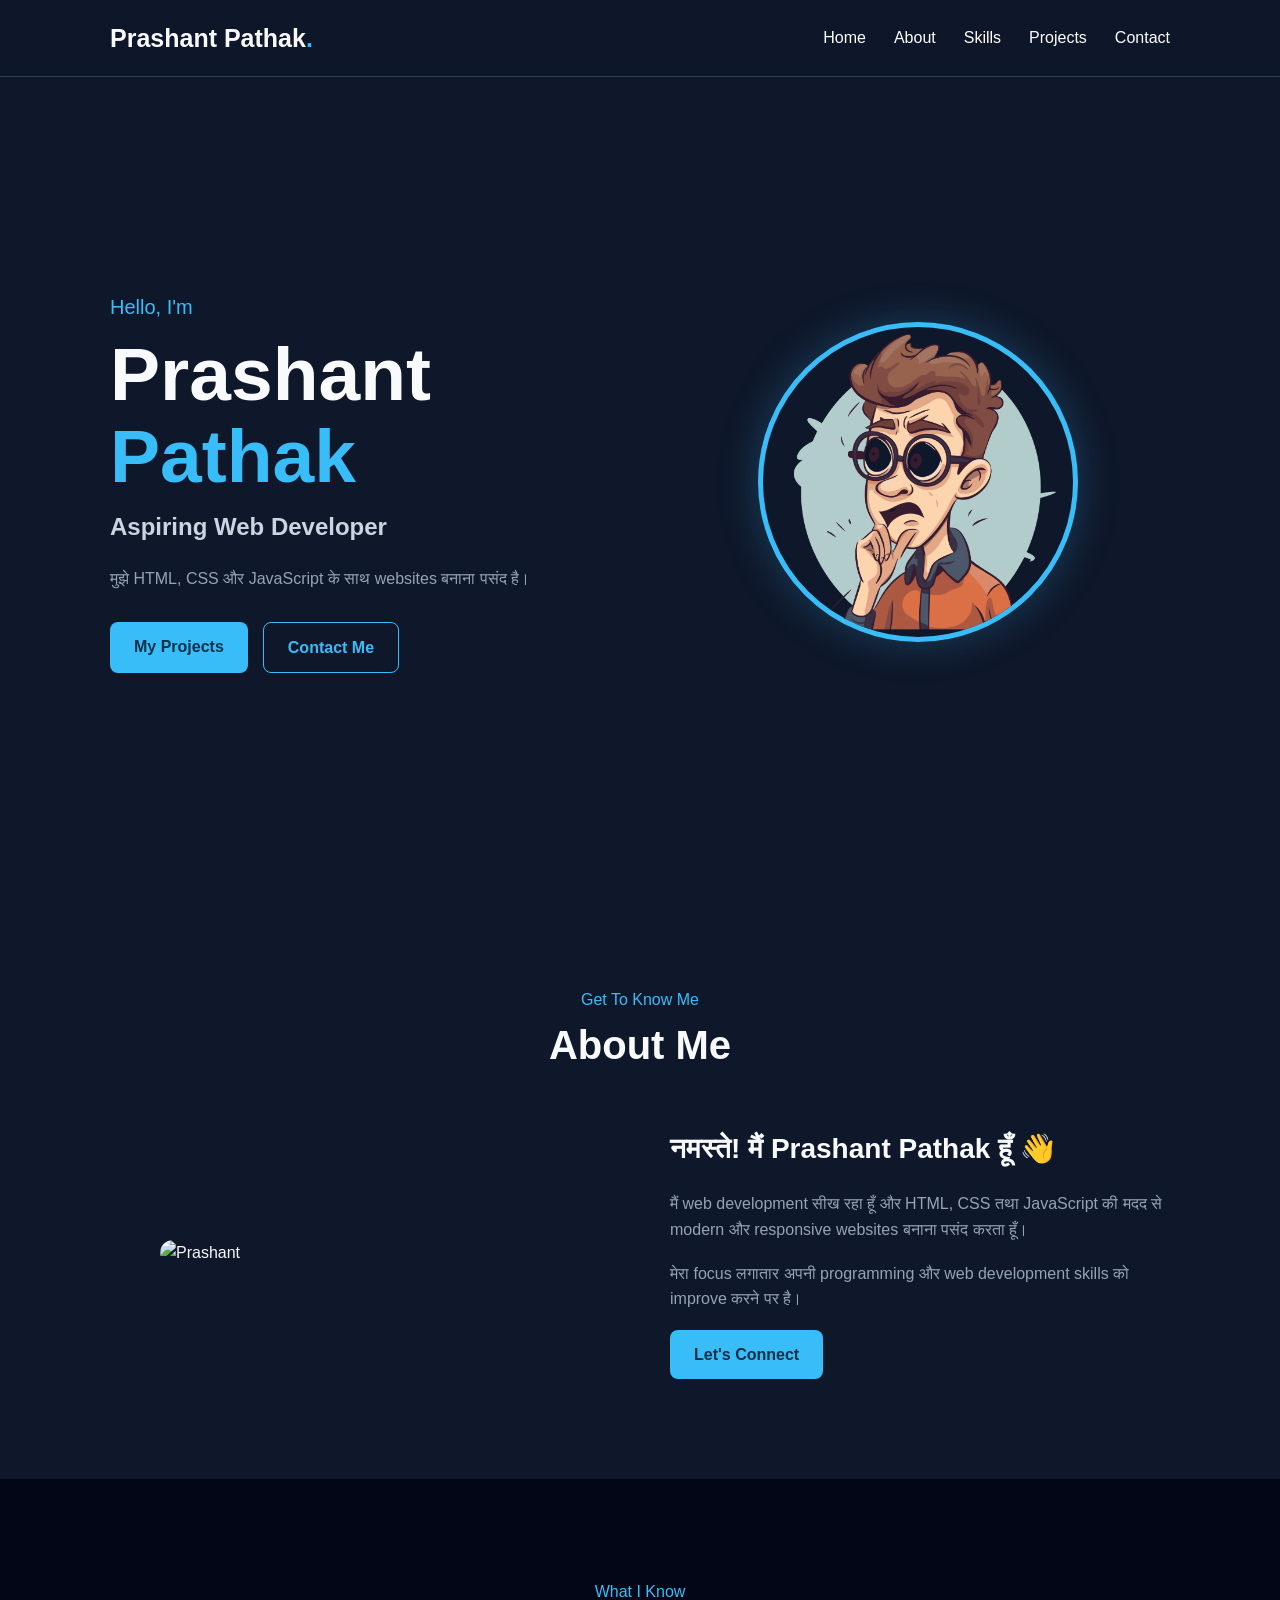
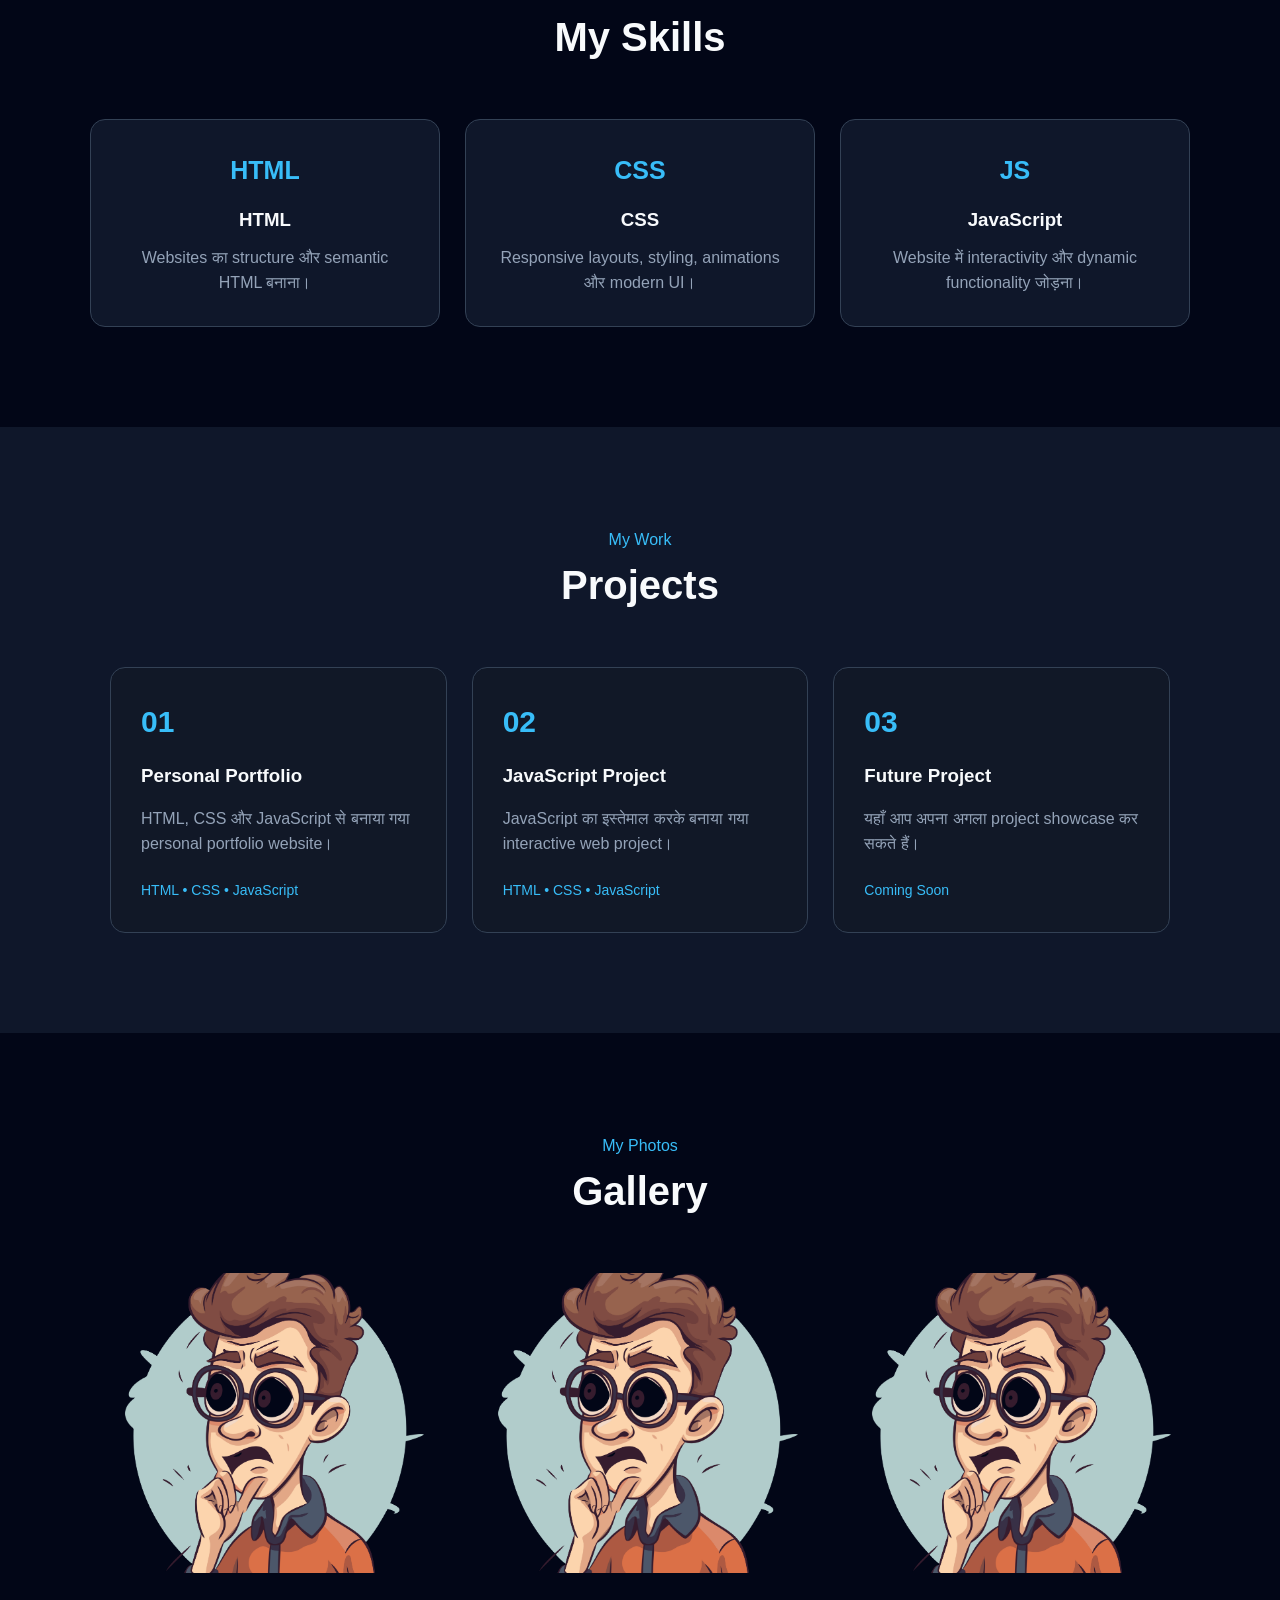
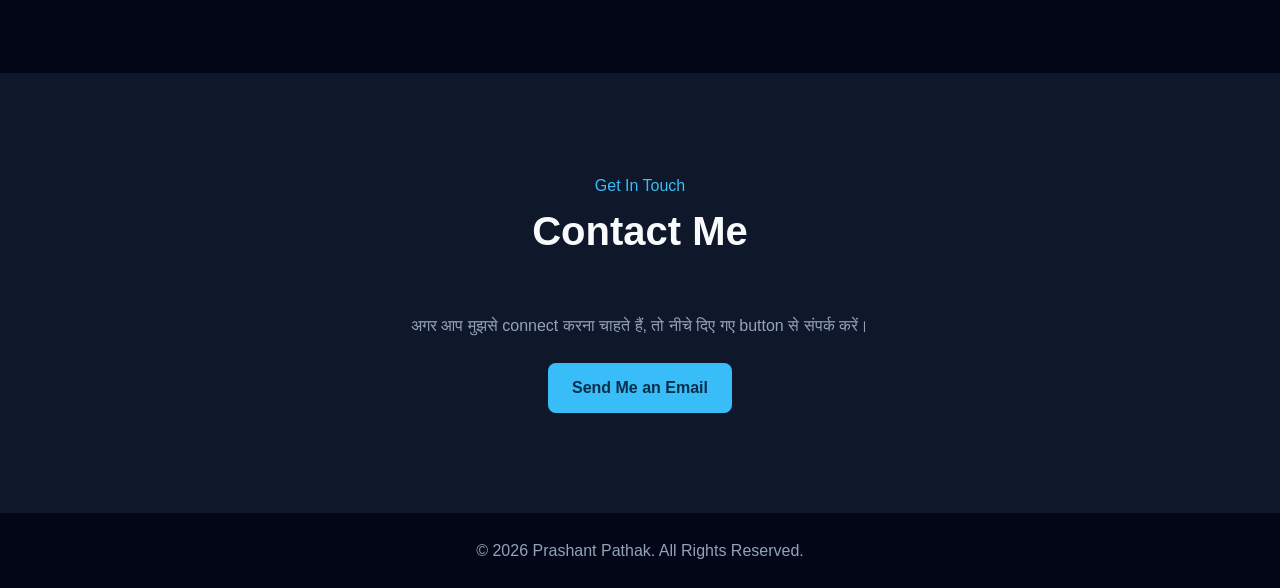
==== index.html @ a732887b "Rename My.html to index.html" ====
<!DOCTYPE html>
<html lang="en">
<head>
    <meta charset="UTF-8">

    <meta name="viewport"
          content="width=device-width, initial-scale=1.0">

    <title>Prashant Pathak | Web Developer</title>

    <link rel="stylesheet" href="my.css">
</head>

<body>

    <!-- Navigation -->
    <header>
        <nav class="navbar">

            <h2 class="logo">Prashant Pathak<span>.</span></h2>

            <ul class="nav-links">
                <li><a href="#home">Home</a></li>
                <li><a href="#about">About</a></li>
                <li><a href="#skills">Skills</a></li>
                <li><a href="#projects">Projects</a></li>
                <li><a href="#contact">Contact</a></li>
            </ul>

            <button id="menuBtn" class="menu-btn">
                ☰
            </button>

        </nav>
    </header>


    <!-- Hero Section -->
    <section id="home" class="hero">

        <div class="hero-text">

            <p class="small-text">
                Hello, I'm
            </p>

            <h1>
                Prashant <span>Pathak</span>
            </h1>

            <h2>
                Aspiring Web Developer
            </h2>

            <p>
                मुझे HTML, CSS और JavaScript के साथ
                websites बनाना पसंद है।
            </p>

            <div class="hero-buttons">

                <a href="#projects" class="btn">
                    My Projects
                </a>

                <a href="#contact" class="btn btn-outline">
                    Contact Me
                </a>

            </div>

        </div>


        <div class="hero-image">

            <img
                src="images/profile.jpg.png"
                alt="Prashant Pathak"
            >

        </div>

    </section>


    <!-- About -->
    <section id="about" class="section">

        <div class="section-title">
            <p>Get To Know Me</p>
            <h2>About Me</h2>
        </div>

        <div class="about-container">

            <div class="about-image">

                <img
                    src="images/photo2.jpg"
                    alt="Prashant"
                >

            </div>

            <div class="about-text">

                <h3>
                    नमस्ते! मैं Prashant Pathak हूँ 👋
                </h3>

                <p>
                    मैं web development सीख रहा हूँ और
                    HTML, CSS तथा JavaScript की मदद से
                    modern और responsive websites बनाना
                    पसंद करता हूँ।
                </p>

                <p>
                    मेरा focus लगातार अपनी programming
                    और web development skills को improve
                    करने पर है।
                </p>

                <a href="#contact" class="btn">
                    Let's Connect
                </a>

            </div>

        </div>

    </section>


    <!-- Skills -->
    <section id="skills" class="section skills-section">

        <div class="section-title">
            <p>What I Know</p>
            <h2>My Skills</h2>
        </div>

        <div class="skills-container">

            <div class="skill-card">
                <div class="skill-icon">HTML</div>
                <h3>HTML</h3>
                <p>
                    Websites का structure और semantic
                    HTML बनाना।
                </p>
            </div>


            <div class="skill-card">
                <div class="skill-icon">CSS</div>
                <h3>CSS</h3>
                <p>
                    Responsive layouts, styling,
                    animations और modern UI।
                </p>
            </div>


            <div class="skill-card">
                <div class="skill-icon">JS</div>
                <h3>JavaScript</h3>
                <p>
                    Website में interactivity और
                    dynamic functionality जोड़ना।
                </p>
            </div>

        </div>

    </section>


    <!-- Projects -->
    <section id="projects" class="section">

        <div class="section-title">
            <p>My Work</p>
            <h2>Projects</h2>
        </div>

        <div class="projects-container">

            <div class="project-card">

                <div class="project-number">
                    01
                </div>

                <h3>Personal Portfolio</h3>

                <p>
                    HTML, CSS और JavaScript से बनाया
                    गया personal portfolio website।
                </p>

                <span>
                    HTML • CSS • JavaScript
                </span>

            </div>


            <div class="project-card">

                <div class="project-number">
                    02
                </div>

                <h3>JavaScript Project</h3>

                <p>
                    JavaScript का इस्तेमाल करके बनाया
                    गया interactive web project।
                </p>

                <span>
                    HTML • CSS • JavaScript
                </span>

            </div>


            <div class="project-card">

                <div class="project-number">
                    03
                </div>

                <h3>Future Project</h3>

                <p>
                    यहाँ आप अपना अगला project
                    showcase कर सकते हैं।
                </p>

                <span>
                    Coming Soon
                </span>

            </div>

        </div>

    </section>


    <!-- Photo Gallery -->
    <section class="section gallery-section">

        <div class="section-title">

            <p>My Photos</p>

            <h2>Gallery</h2>

        </div>


        <div class="gallery">

            <img
                src="images/profile.jpg.png"
                alt="Prashant photo"
            >

            <img
                src="images/profile.jpg.png"
                alt="Prashant photo"
            >

            <img
                src="images/profile.jpg.png"
                alt="Prashant photo"
            >

        </div>

    </section>


    <!-- Contact -->
    <section id="contact" class="section contact-section">

        <div class="section-title">

            <p>Get In Touch</p>

            <h2>Contact Me</h2>

        </div>


        <div class="contact-container">

            <p>
                अगर आप मुझसे connect करना चाहते हैं,
                तो नीचे दिए गए button से संपर्क करें।
            </p>

            <a
                href="mailto:prashantpathak6264@gmail.com"
                class="btn"
            >
                Send Me an Email
            </a>

        </div>

    </section>


    <!-- Footer -->
    <footer>

        <p>
            © <span id="year"></span>
            Prashant Pathak. All Rights Reserved.
        </p>

    </footer>


    <script src="my.js"></script>

</body>
</html>
---- my.css ----
* {
    margin: 0;
    padding: 0;
    box-sizing: border-box;
}


html {
    scroll-behavior: smooth;
}


body {
    font-family: Arial, sans-serif;
    background: #0f172a;
    color: #f8fafc;
    line-height: 1.6;
}


/* Navbar */

header {
    position: sticky;
    top: 0;
    z-index: 1000;
    background: rgba(15, 23, 42, 0.95);
    border-bottom: 1px solid #334155;
}


.navbar {
    max-width: 1100px;
    margin: auto;

    padding: 18px 20px;

    display: flex;
    align-items: center;
    justify-content: space-between;
}


.logo {
    font-size: 25px;
}


.logo span,
.hero-text h1 span {
    color: #38bdf8;
}


.nav-links {
    list-style: none;

    display: flex;
    gap: 28px;
}


.nav-links a {
    color: white;
    text-decoration: none;

    transition: 0.3s;
}


.nav-links a:hover {
    color: #38bdf8;
}


.menu-btn {
    display: none;

    background: none;
    border: none;

    color: white;
    font-size: 28px;

    cursor: pointer;
}


/* Hero */

.hero {
    max-width: 1100px;

    min-height: 90vh;

    margin: auto;
    padding: 80px 20px;

    display: flex;
    align-items: center;
    justify-content: space-between;

    gap: 50px;
}


.hero-text {
    flex: 1;
}


.small-text {
    color: #38bdf8;
    font-size: 20px;
}


.hero-text h1 {
    font-size: clamp(45px, 7vw, 75px);
    line-height: 1.1;

    margin: 10px 0;
}


.hero-text h2 {
    color: #cbd5e1;
    margin-bottom: 20px;
}


.hero-text > p:not(.small-text) {
    max-width: 550px;
    color: #94a3b8;
}


.hero-image {
    flex: 1;

    display: flex;
    justify-content: center;
}


.hero-image img {
    width: 320px;
    height: 320px;

    object-fit: cover;

    border-radius: 50%;

    border: 5px solid #38bdf8;

    box-shadow:
        0 0 40px rgba(56, 189, 248, 0.25);
}


/* Buttons */

.hero-buttons {
    display: flex;
    gap: 15px;
    margin-top: 30px;
}


.btn {
    display: inline-block;

    padding: 12px 24px;

    background: #38bdf8;
    color: #082f49;

    text-decoration: none;

    border-radius: 8px;

    font-weight: bold;

    transition: 0.3s;
}


.btn:hover {
    transform: translateY(-3px);

    background: #7dd3fc;
}


.btn-outline {
    background: transparent;

    border: 1px solid #38bdf8;

    color: #38bdf8;
}


/* Sections */

.section {
    max-width: 1100px;

    margin: auto;

    padding: 100px 20px;
}


.section-title {
    text-align: center;

    margin-bottom: 50px;
}


.section-title p {
    color: #38bdf8;
}


.section-title h2 {
    font-size: 40px;
}


/* About */

.about-container {
    display: flex;

    align-items: center;

    gap: 60px;
}


.about-image {
    flex: 1;
}


.about-image img {
    width: 100%;

    max-width: 400px;

    border-radius: 20px;

    display: block;

    margin: auto;
}


.about-text {
    flex: 1;
}


.about-text h3 {
    font-size: 28px;

    margin-bottom: 20px;
}


.about-text p {
    color: #94a3b8;

    margin-bottom: 18px;
}


/* Skills */

.skills-section {
    max-width: none;

    background: #020617;
}


.skills-container {
    max-width: 1100px;

    margin: auto;

    display: grid;

    grid-template-columns:
        repeat(3, 1fr);

    gap: 25px;
}


.skill-card {
    background: #0f172a;

    border: 1px solid #334155;

    padding: 30px;

    border-radius: 15px;

    text-align: center;

    transition: 0.3s;
}


.skill-card:hover {
    transform: translateY(-8px);

    border-color: #38bdf8;
}


.skill-icon {
    font-size: 25px;

    font-weight: bold;

    color: #38bdf8;

    margin-bottom: 15px;
}


.skill-card p {
    color: #94a3b8;

    margin-top: 10px;
}


/* Projects */

.projects-container {
    display: grid;

    grid-template-columns:
        repeat(3, 1fr);

    gap: 25px;
}


.project-card {
    padding: 30px;

    border: 1px solid #334155;

    border-radius: 15px;

    background: #111827;

    transition: 0.3s;
}


.project-card:hover {
    transform: translateY(-7px);

    border-color: #38bdf8;
}


.project-number {
    color: #38bdf8;

    font-size: 30px;

    font-weight: bold;
}


.project-card h3 {
    margin: 15px 0;
}


.project-card p {
    color: #94a3b8;

    margin-bottom: 20px;
}


.project-card span {
    color: #38bdf8;

    font-size: 14px;
}


/* Gallery */

.gallery-section {
    max-width: none;

    background: #020617;
}


.gallery {
    max-width: 1100px;

    margin: auto;

    display: grid;

    grid-template-columns:
        repeat(3, 1fr);

    gap: 20px;
}


.gallery img {
    width: 100%;

    height: 300px;

    object-fit: cover;

    border-radius: 15px;

    transition: 0.4s;
}


.gallery img:hover {
    transform: scale(1.03);
}


/* Contact */

.contact-section {
    text-align: center;
}


.contact-container p {
    color: #94a3b8;

    margin-bottom: 25px;
}


/* Footer */

footer {
    padding: 25px;

    text-align: center;

    background: #020617;

    color: #94a3b8;
}


/* Mobile */

@media (max-width: 768px) {

    .nav-links {
        display: none;

        position: absolute;

        top: 70px;
        left: 0;

        width: 100%;

        padding: 25px;

        background: #0f172a;

        flex-direction: column;

        text-align: center;
    }


    .nav-links.active {
        display: flex;
    }


    .menu-btn {
        display: block;
    }


    .hero {
        flex-direction: column-reverse;

        text-align: center;

        padding-top: 60px;
    }


    .hero-buttons {
        justify-content: center;

        flex-wrap: wrap;
    }


    .hero-image img {
        width: 240px;
        height: 240px;
    }


    .about-container {
        flex-direction: column;
    }


    .skills-container,
    .projects-container,
    .gallery {
        grid-template-columns: 1fr;
    }


    .gallery img {
        height: 350px;
    }

}
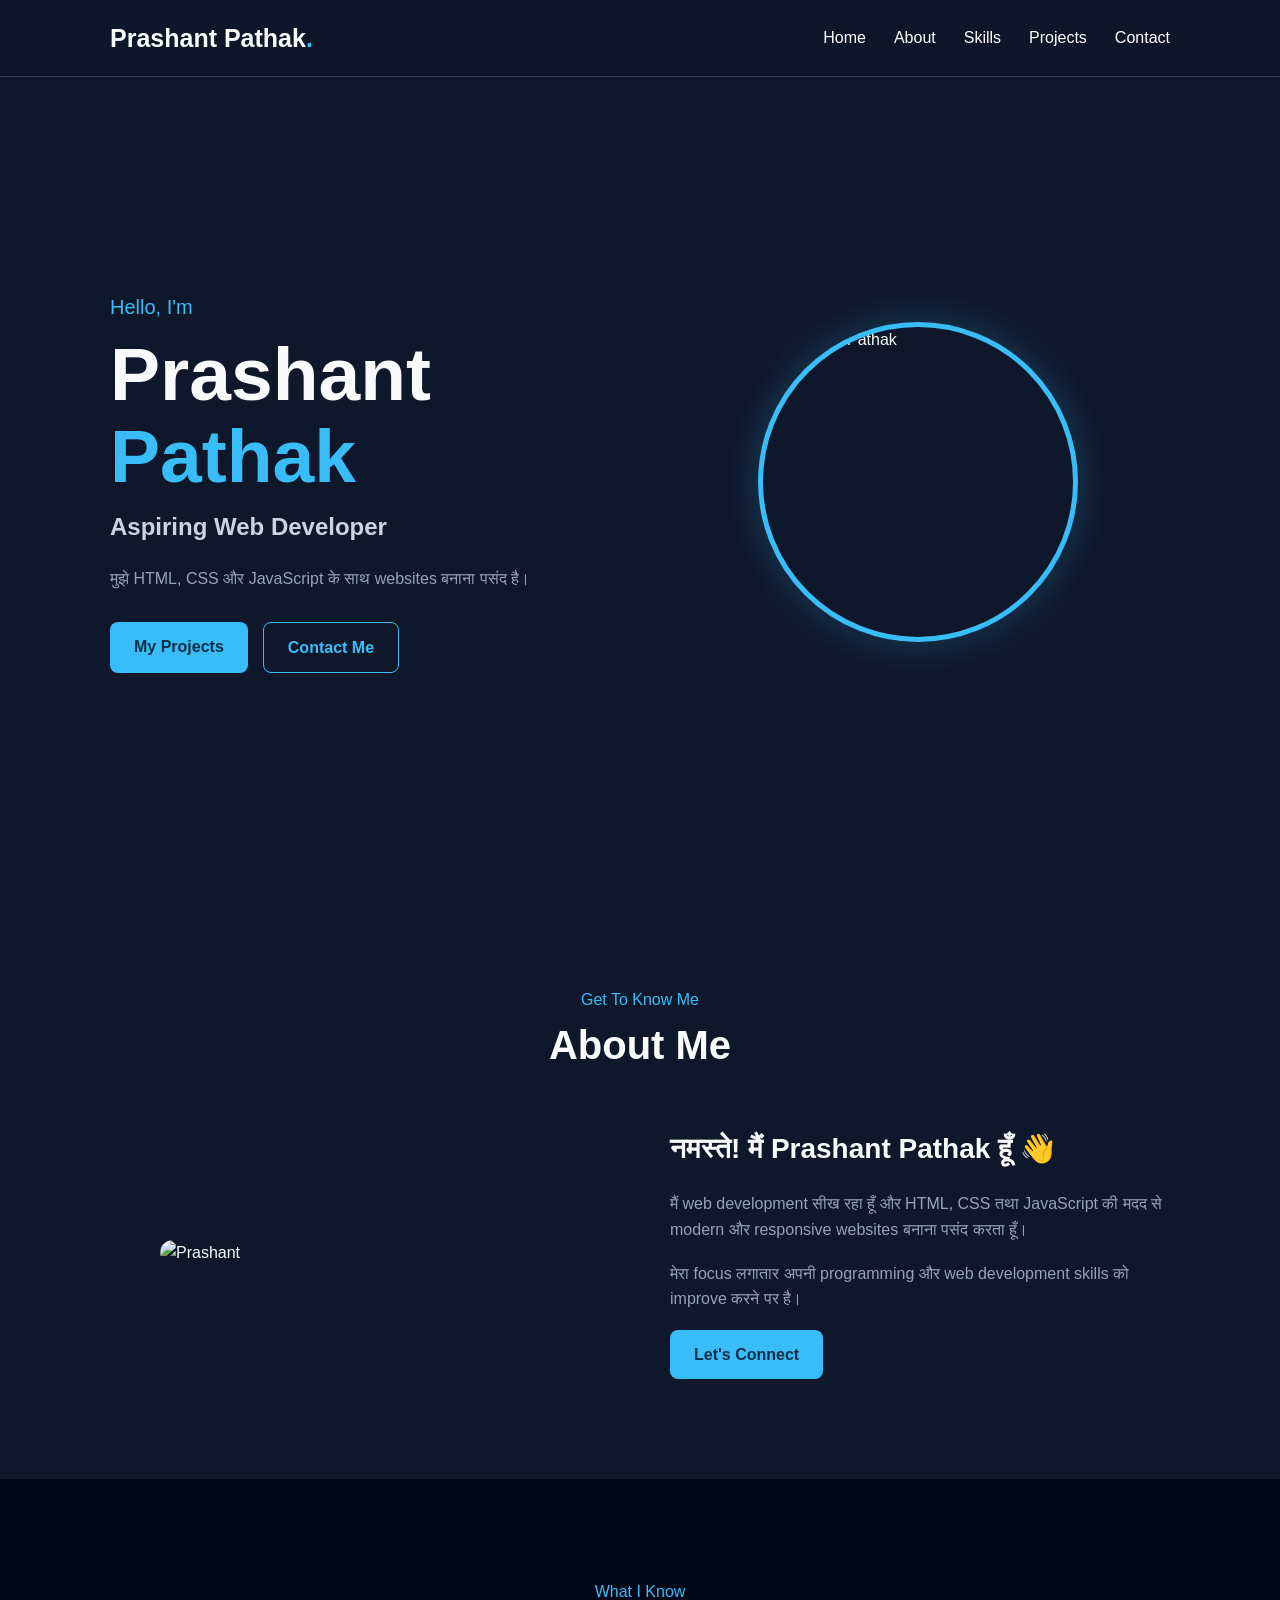
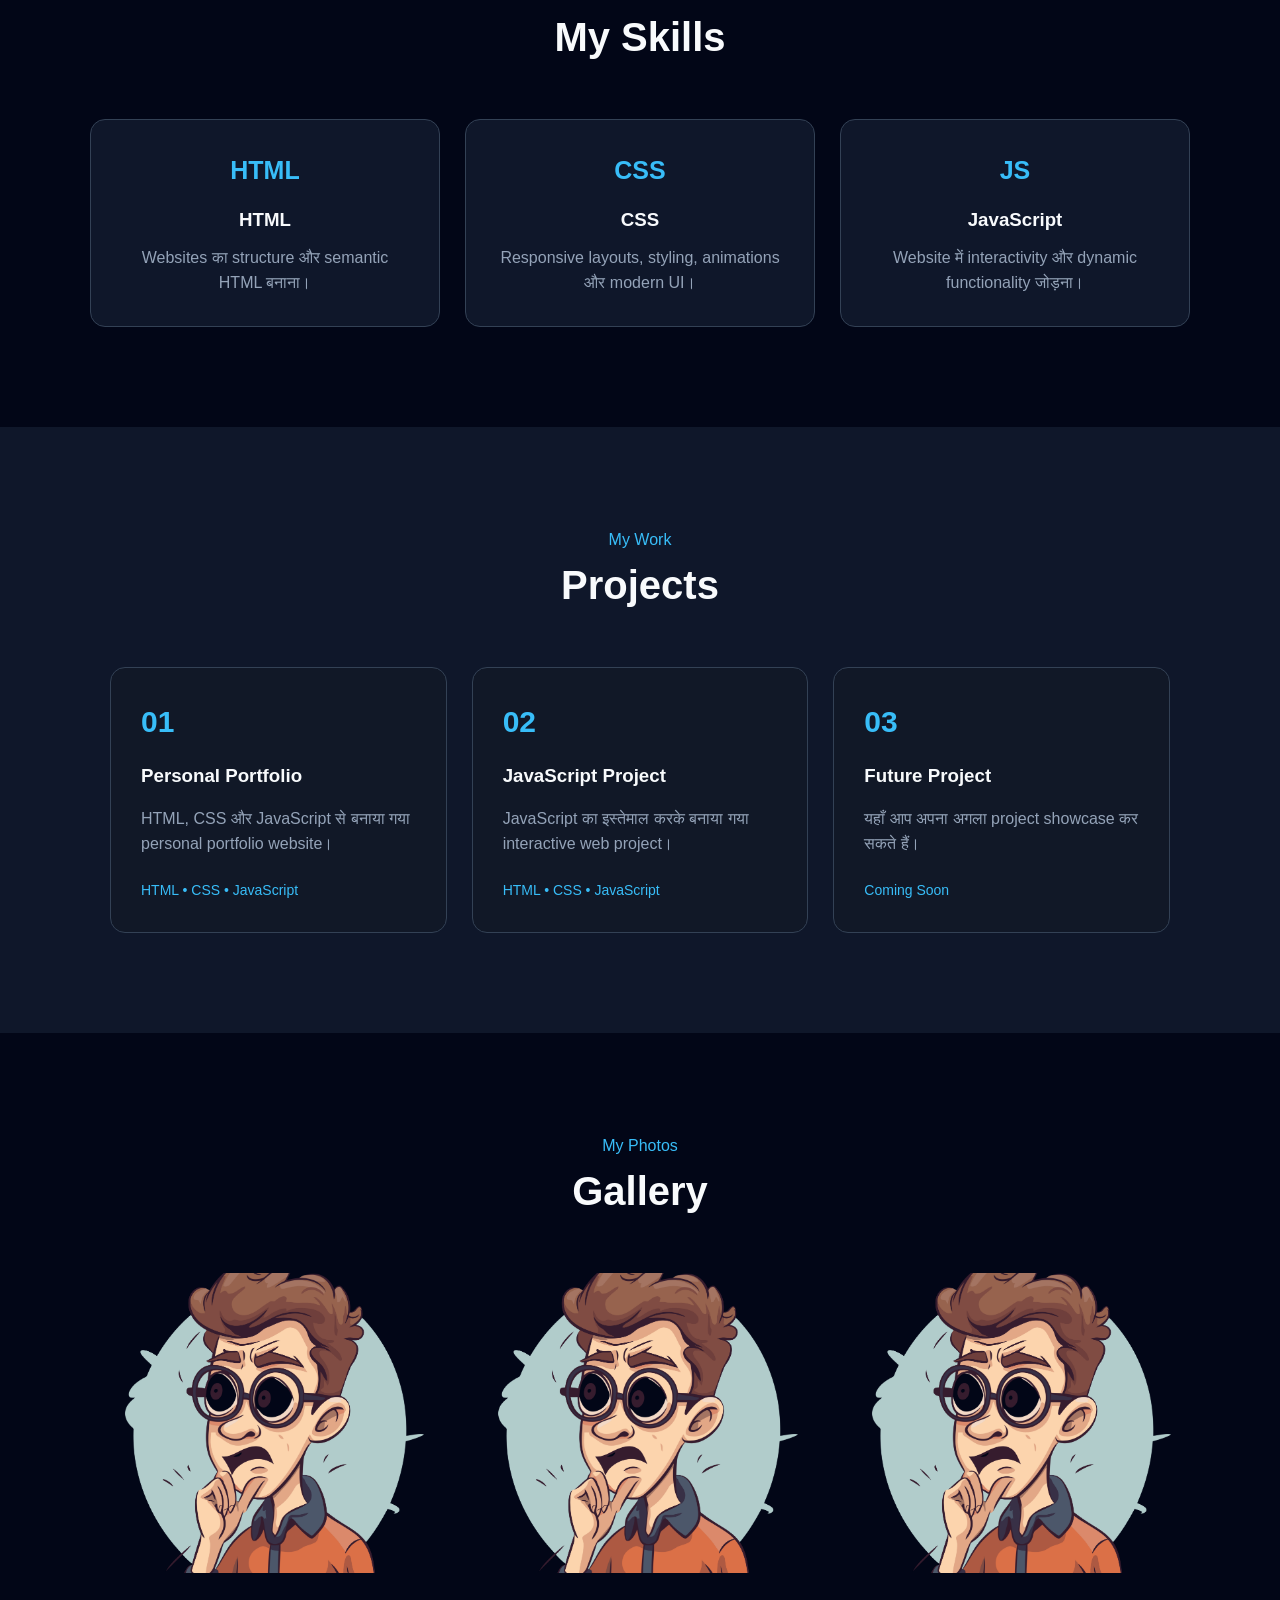
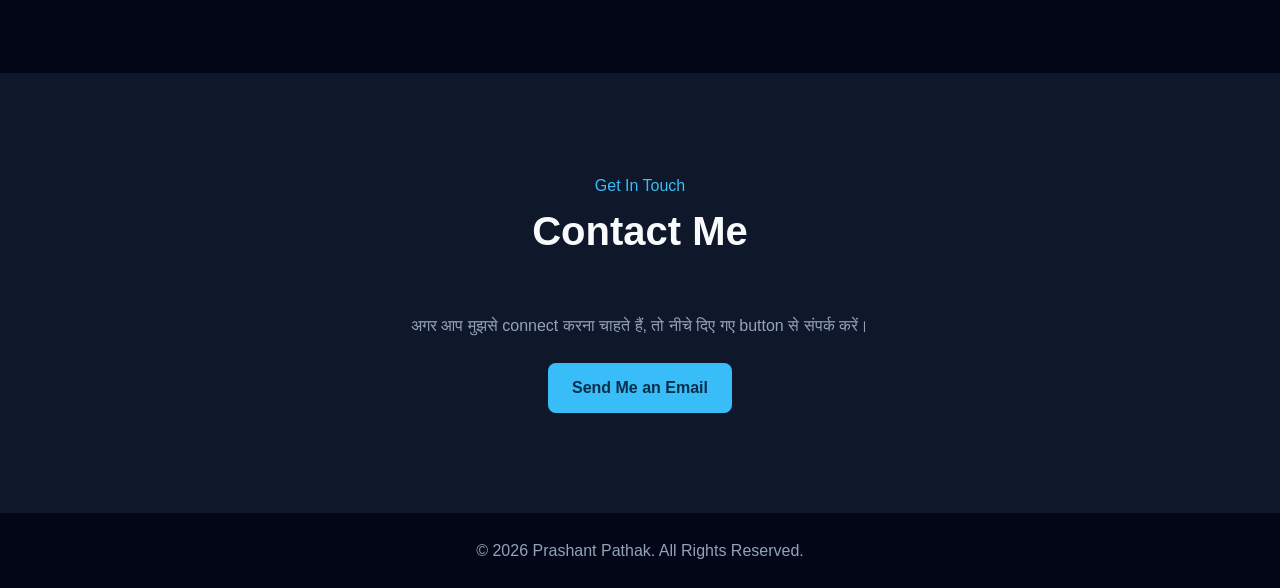
==== commit dd9e8ec5: "Update index.html" ====
--- a/index.html
+++ b/index.html
@@ -75,7 +75,7 @@
         <div class="hero-image">
 
             <img
-                src="images/profile.jpg.png"
+                src="images/prashant.jpg.png"
                 alt="Prashant Pathak"
             >
 
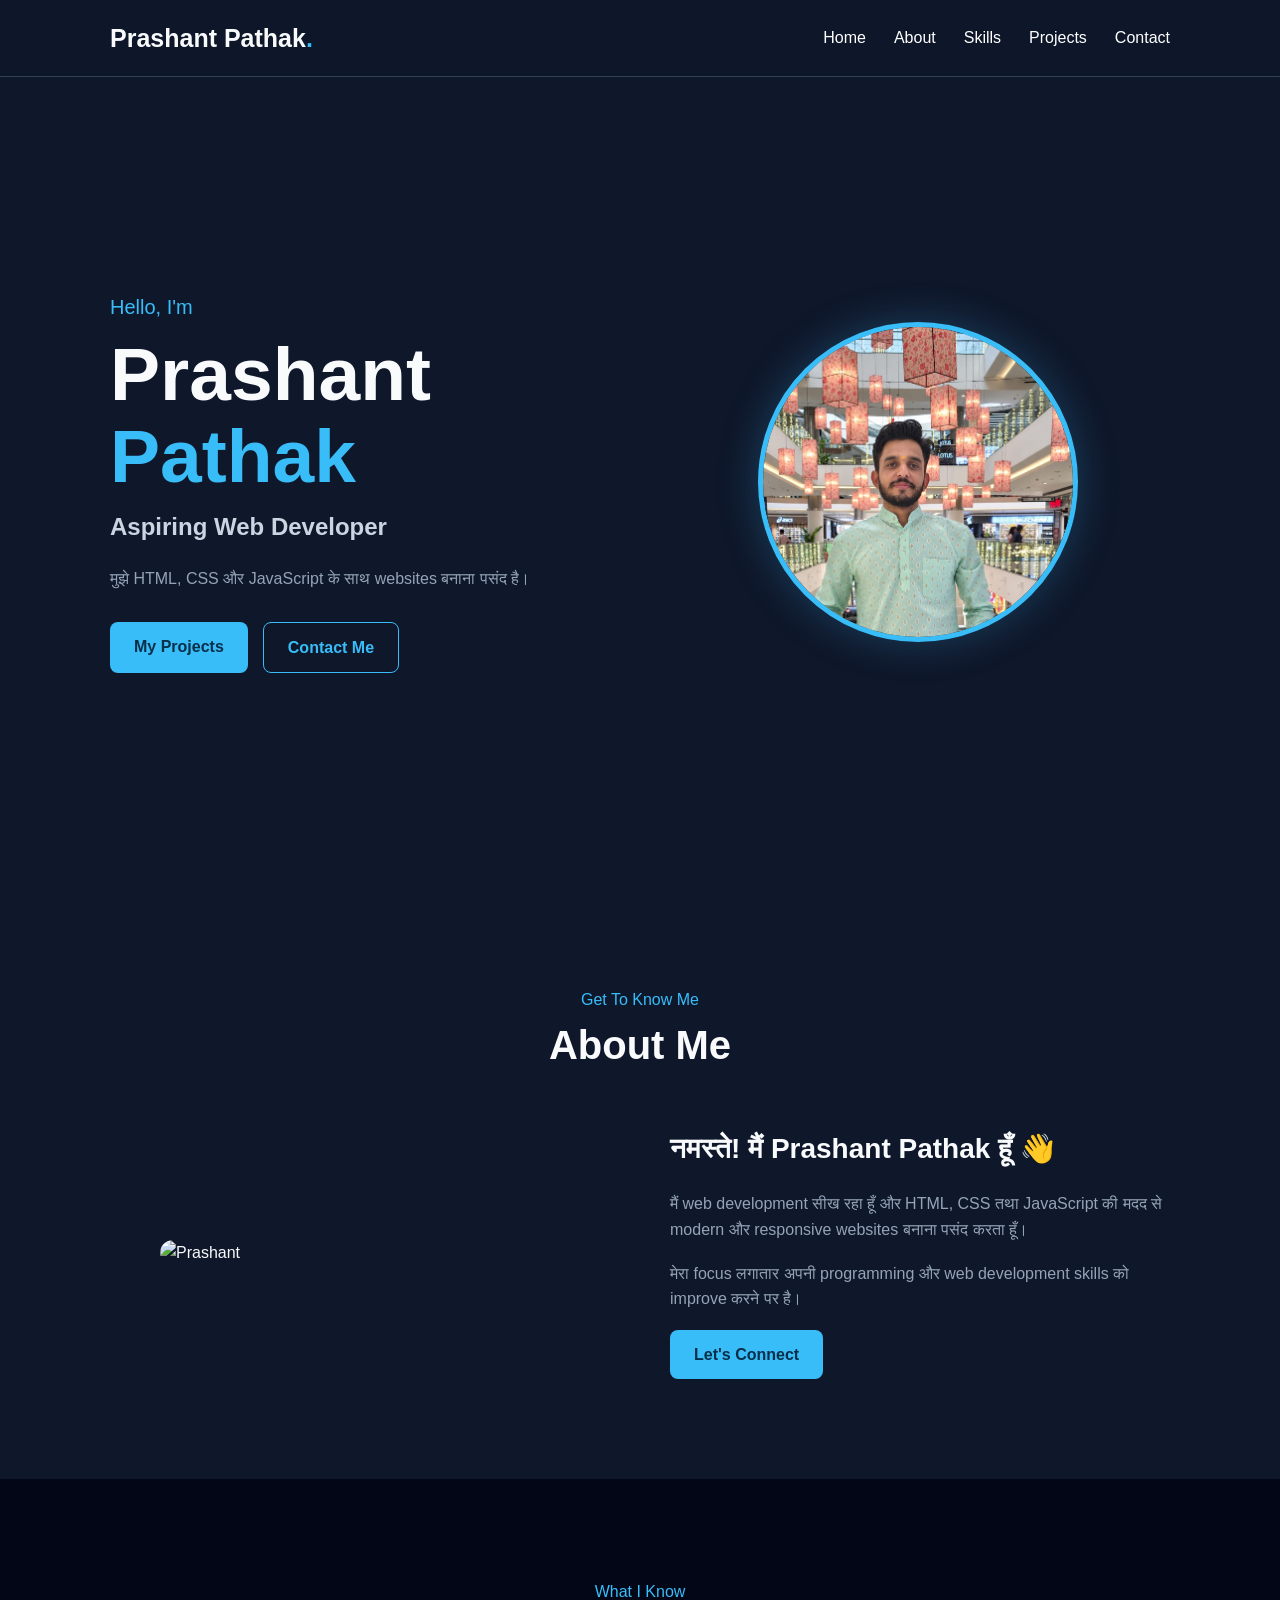
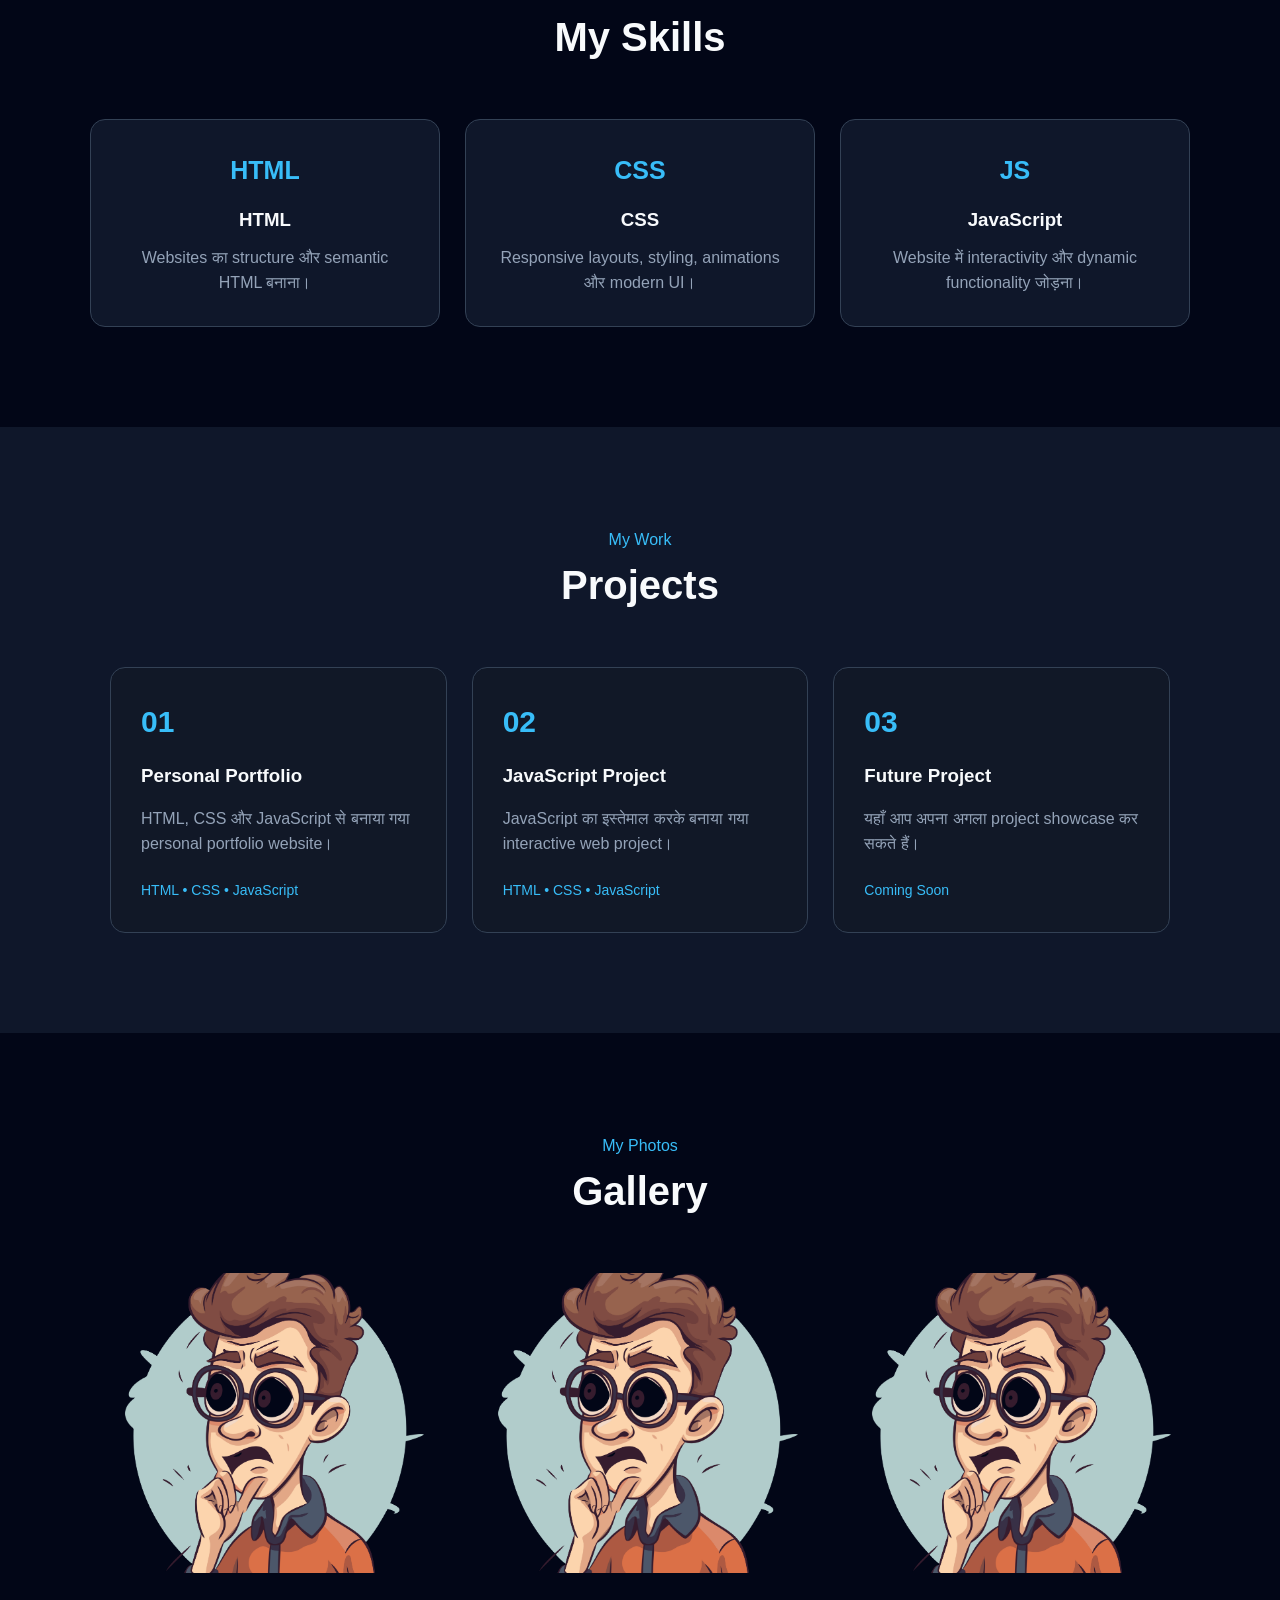
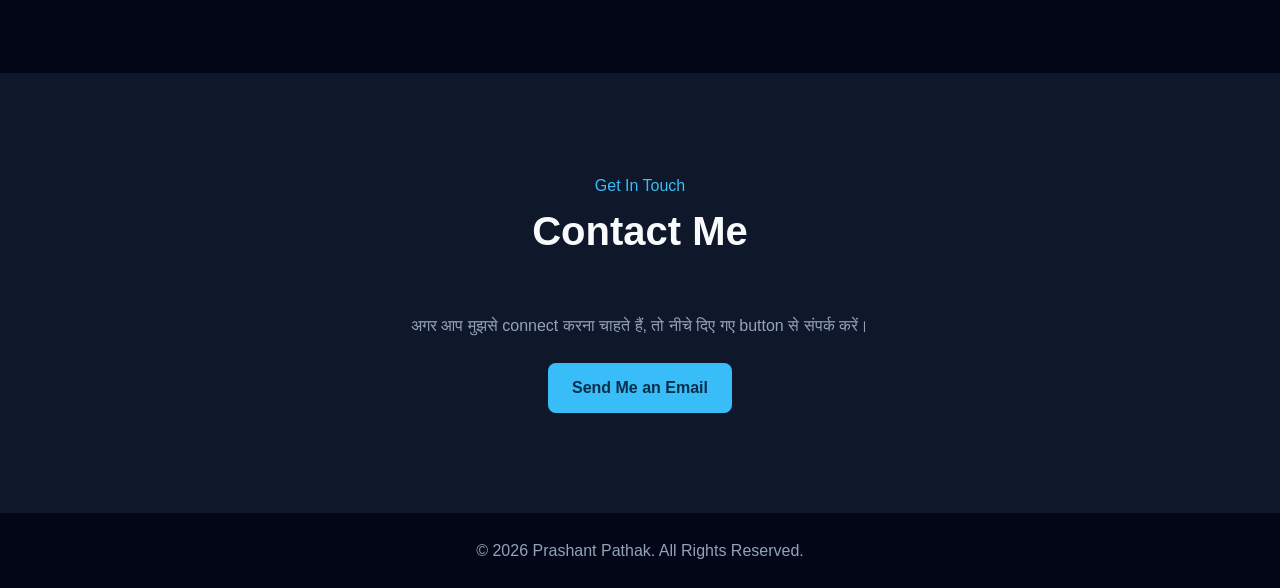
==== commit 661cc059: "Update index.html" ====
--- a/index.html
+++ b/index.html
@@ -75,7 +75,7 @@
         <div class="hero-image">
 
             <img
-                src="images/prashant.jpg.png"
+                src="images/pashant.png"
                 alt="Prashant Pathak"
             >
 
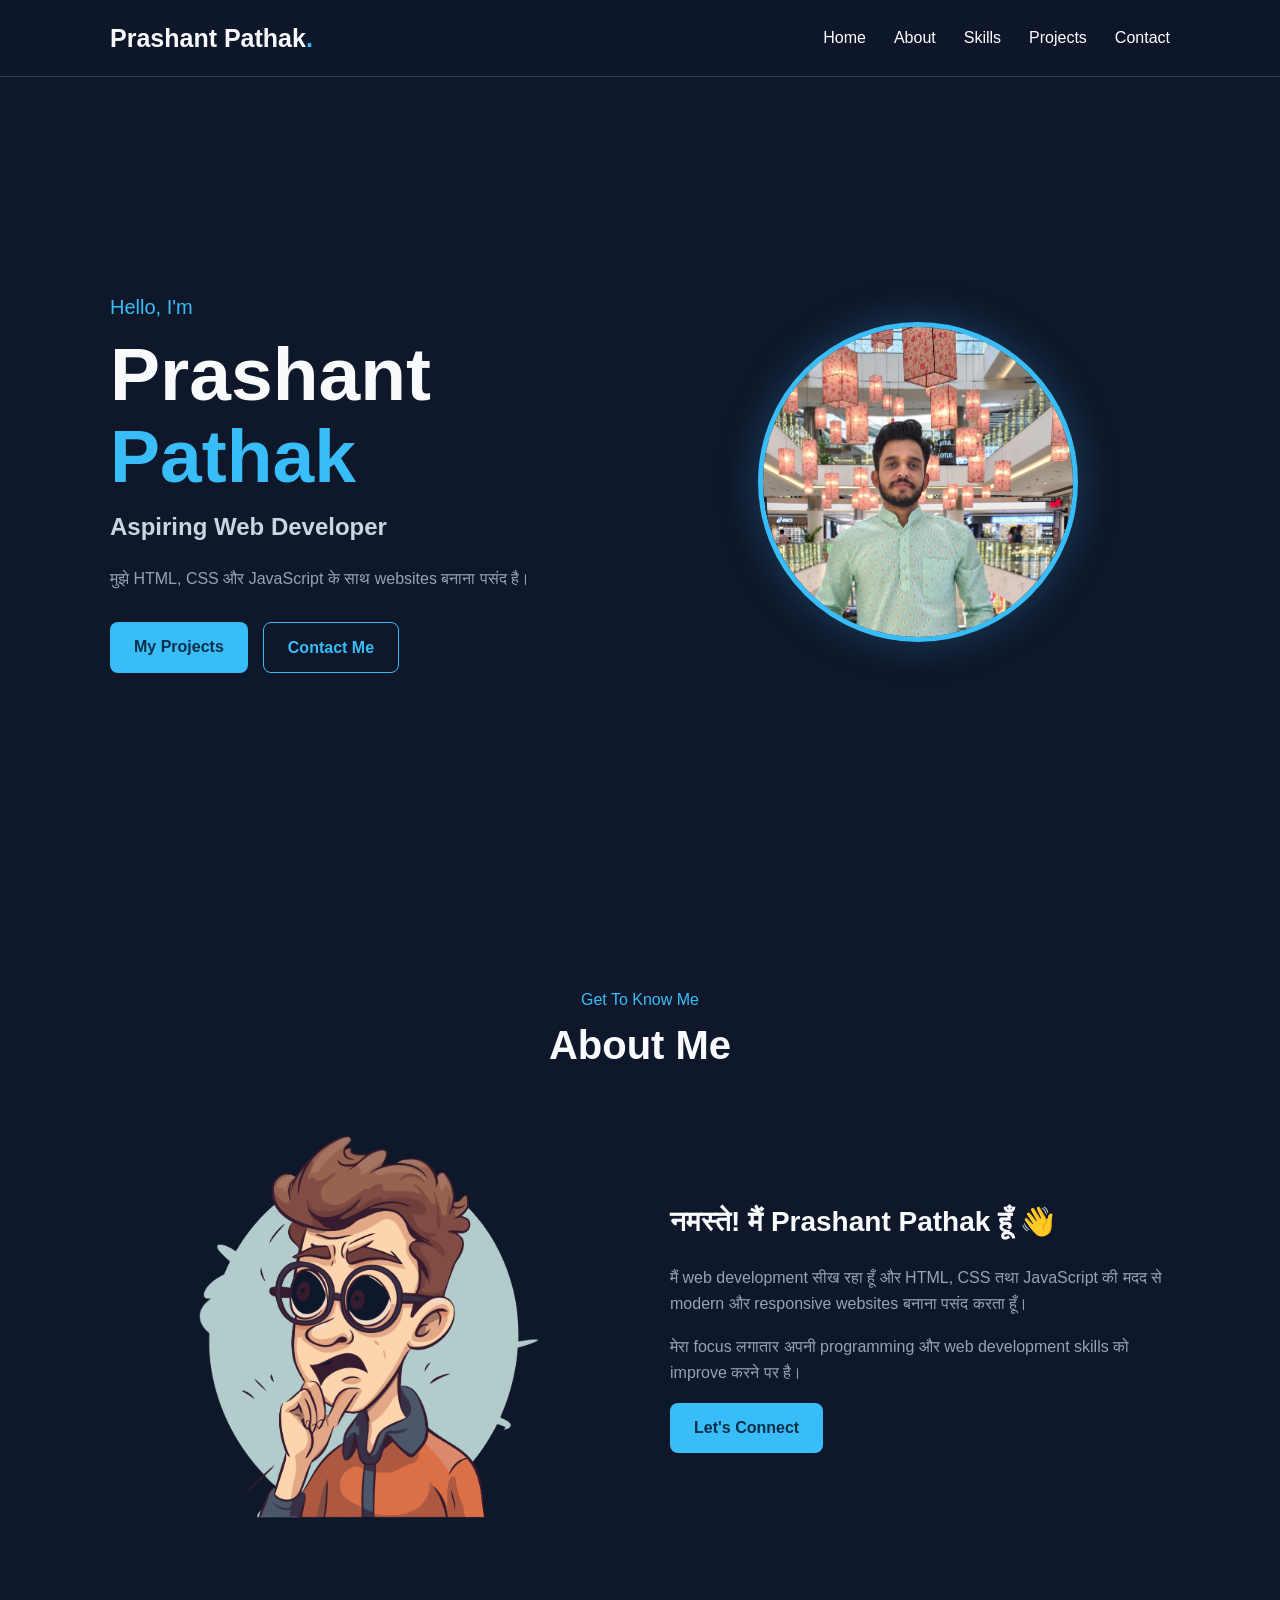
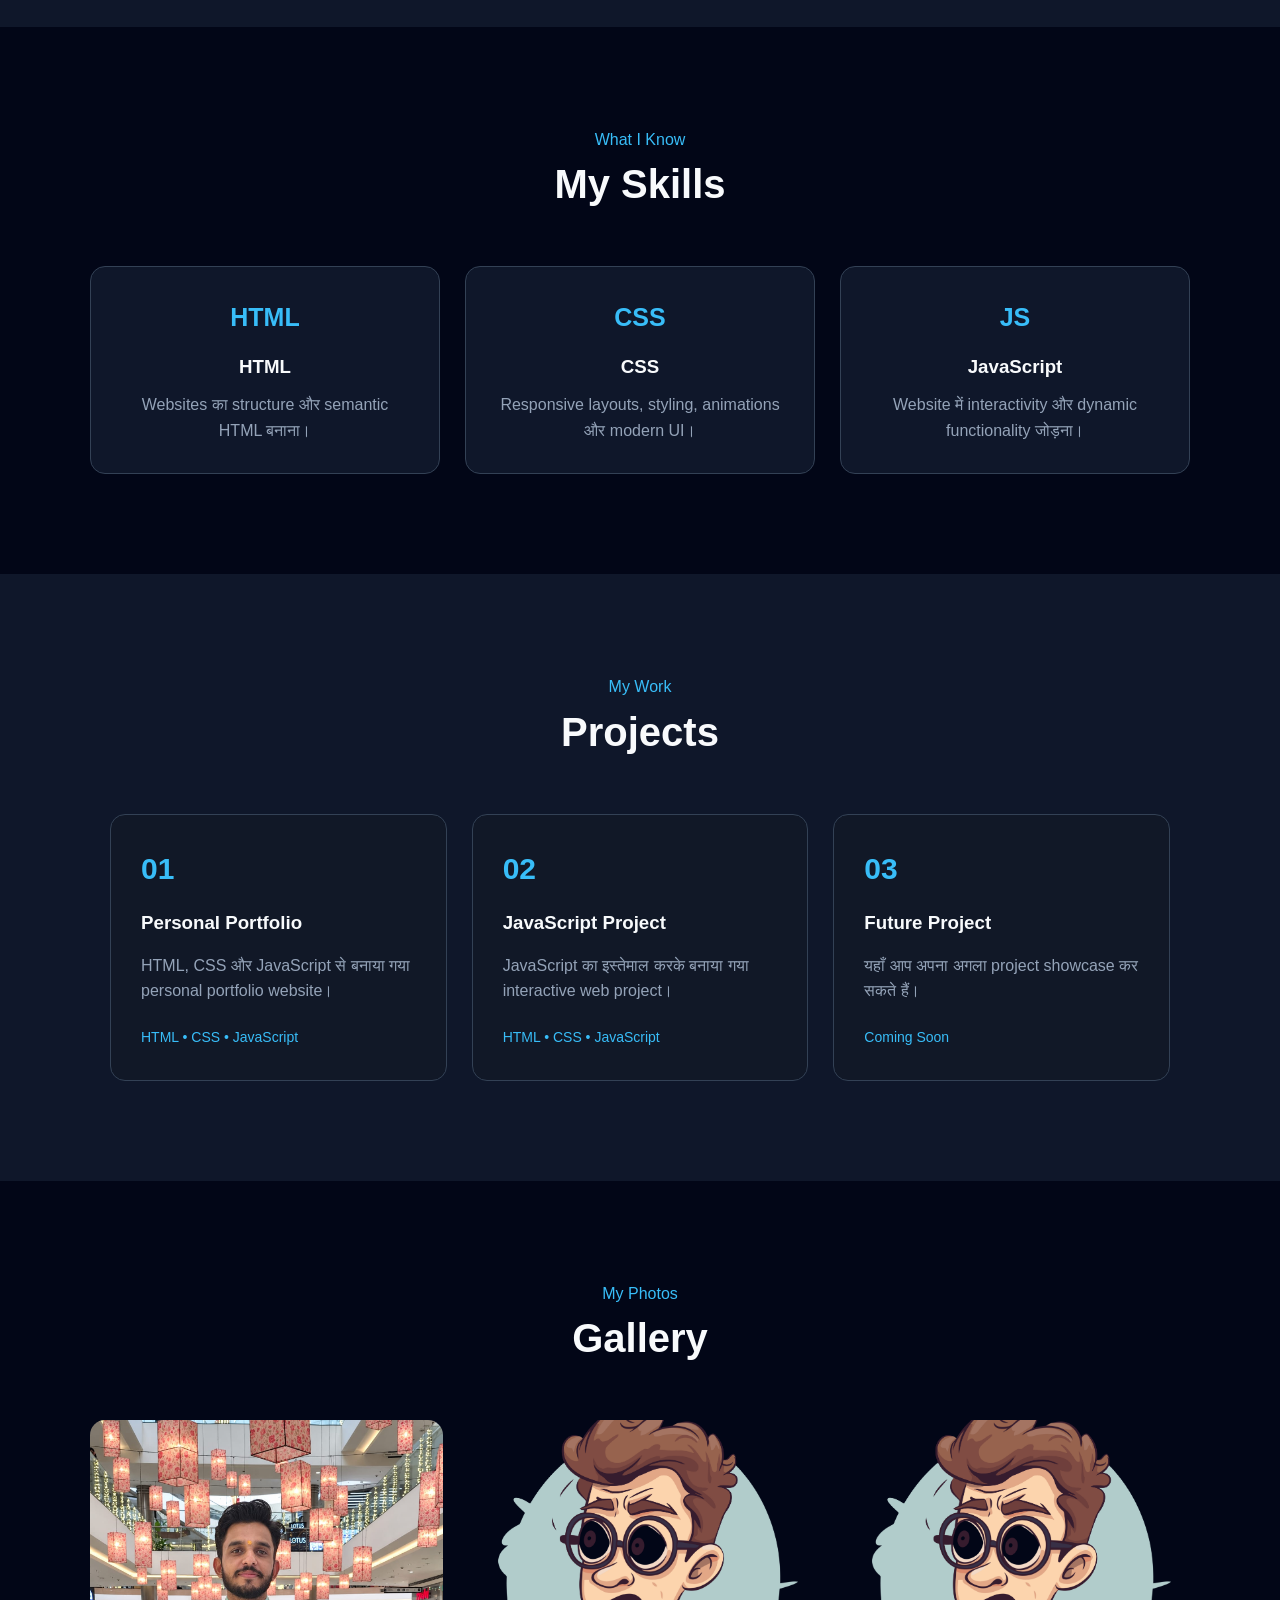
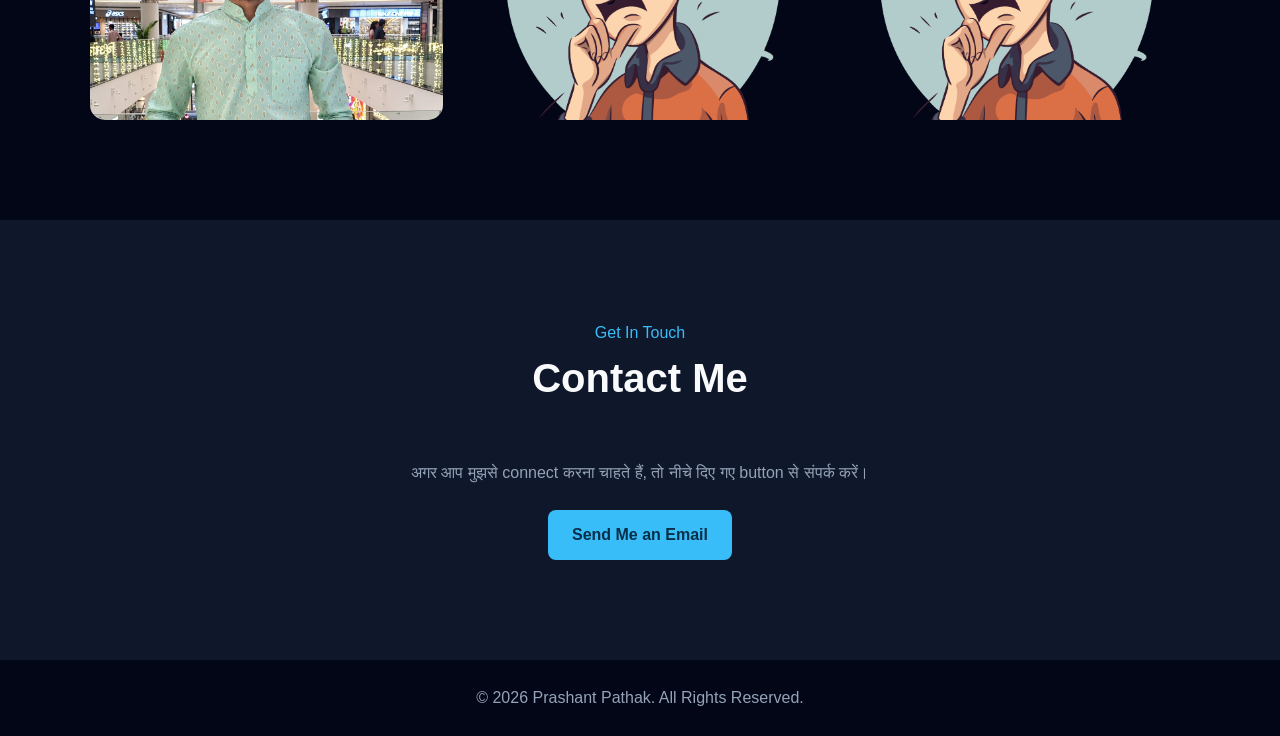
==== commit e754eb7a: "Update index.html" ====
--- a/index.html
+++ b/index.html
@@ -97,7 +97,7 @@
             <div class="about-image">
 
                 <img
-                    src="images/photo2.jpg"
+                    src="images/profile.jpg.png"
                     alt="Prashant"
                 >
 
@@ -266,7 +266,7 @@
         <div class="gallery">
 
             <img
-                src="images/profile.jpg.png"
+                src="images/pashant.png"
                 alt="Prashant photo"
             >
 
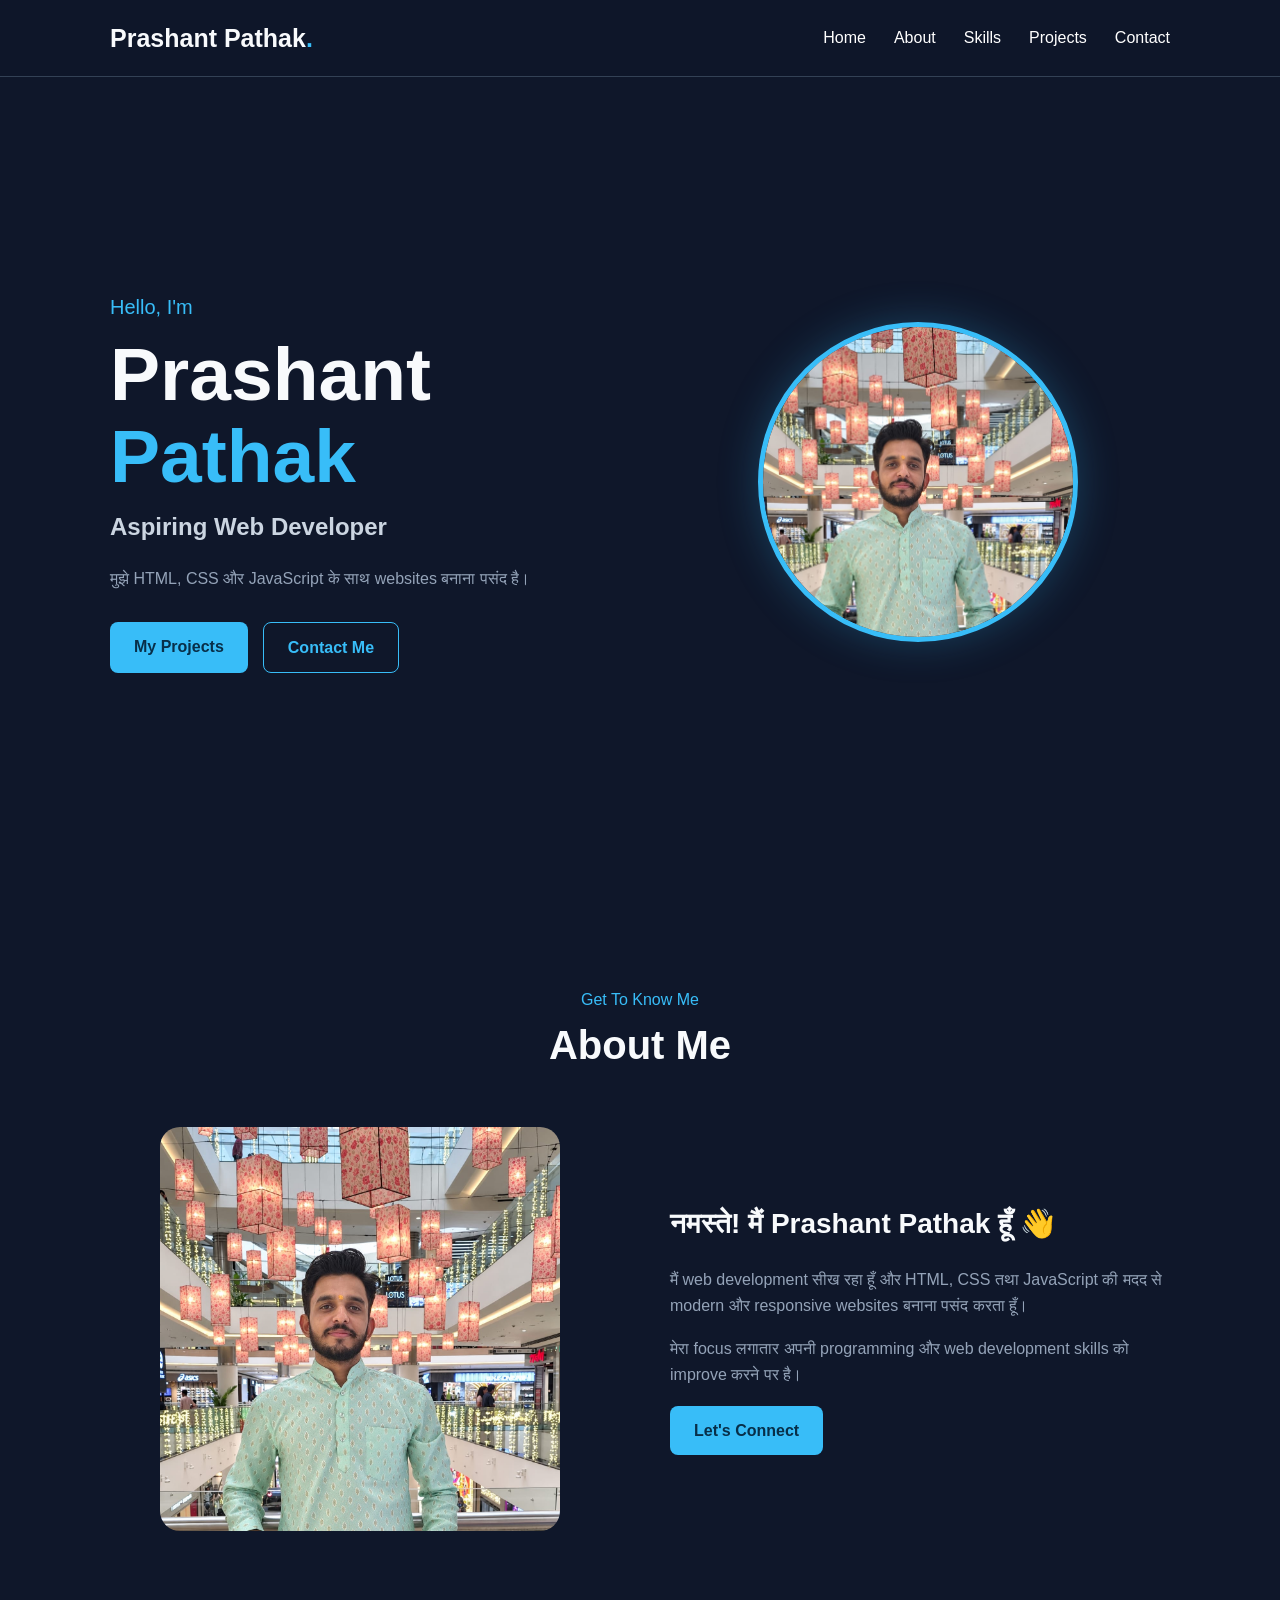
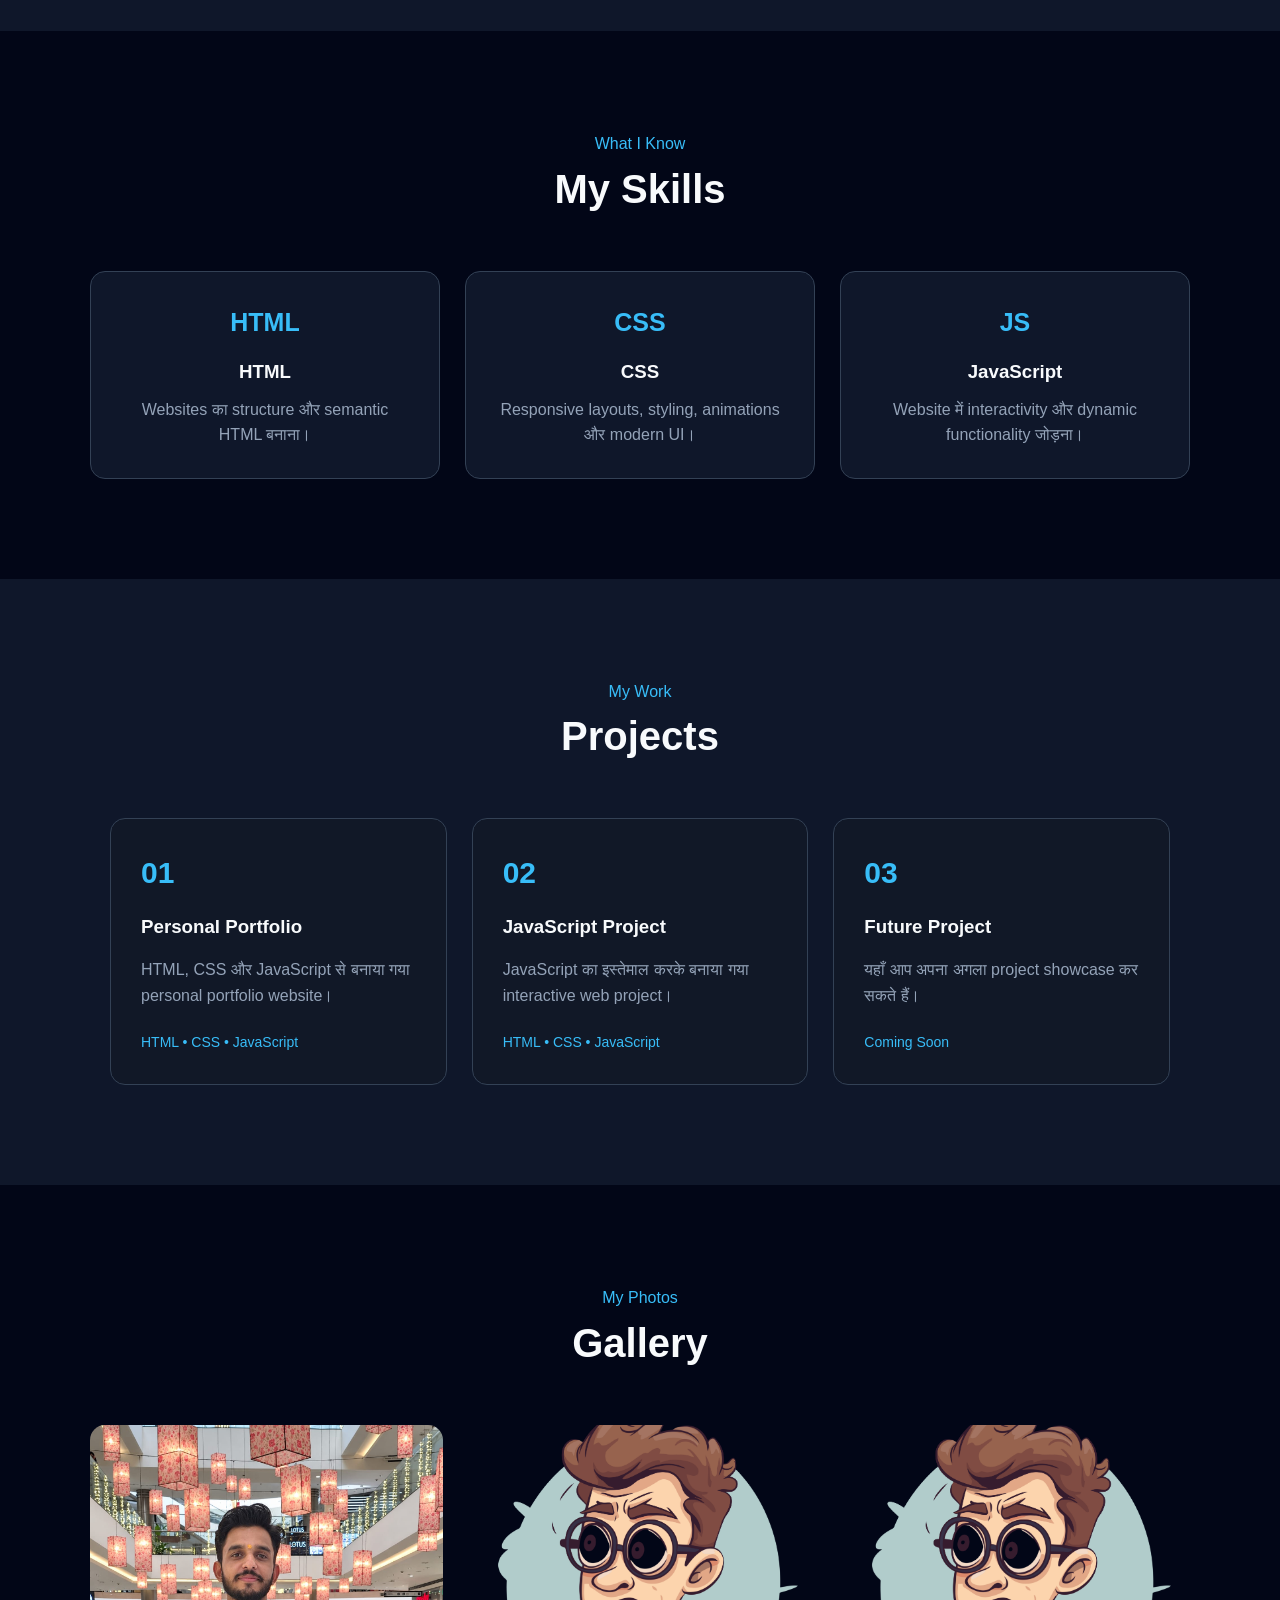
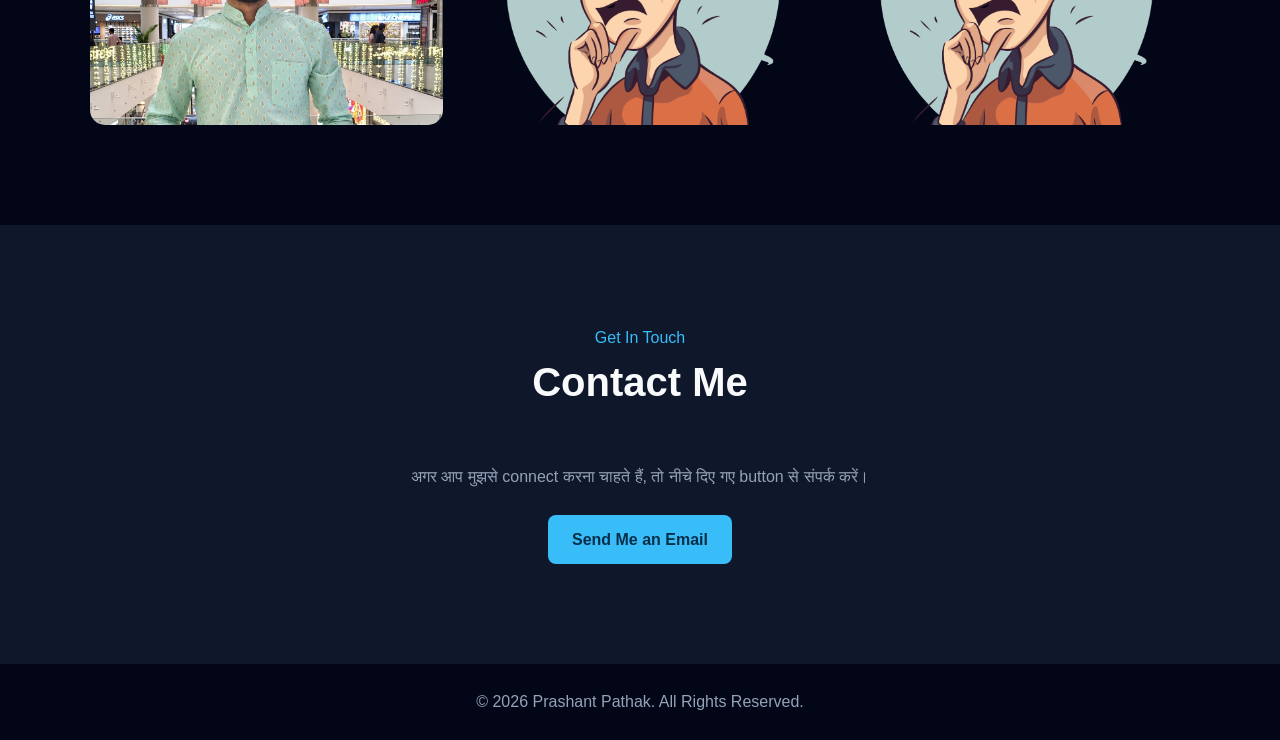
==== commit 909f6d5b: "Update index.html" ====
--- a/index.html
+++ b/index.html
@@ -97,7 +97,7 @@
             <div class="about-image">
 
                 <img
-                    src="images/profile.jpg.png"
+                    src="images/pashant.png"
                     alt="Prashant"
                 >
 
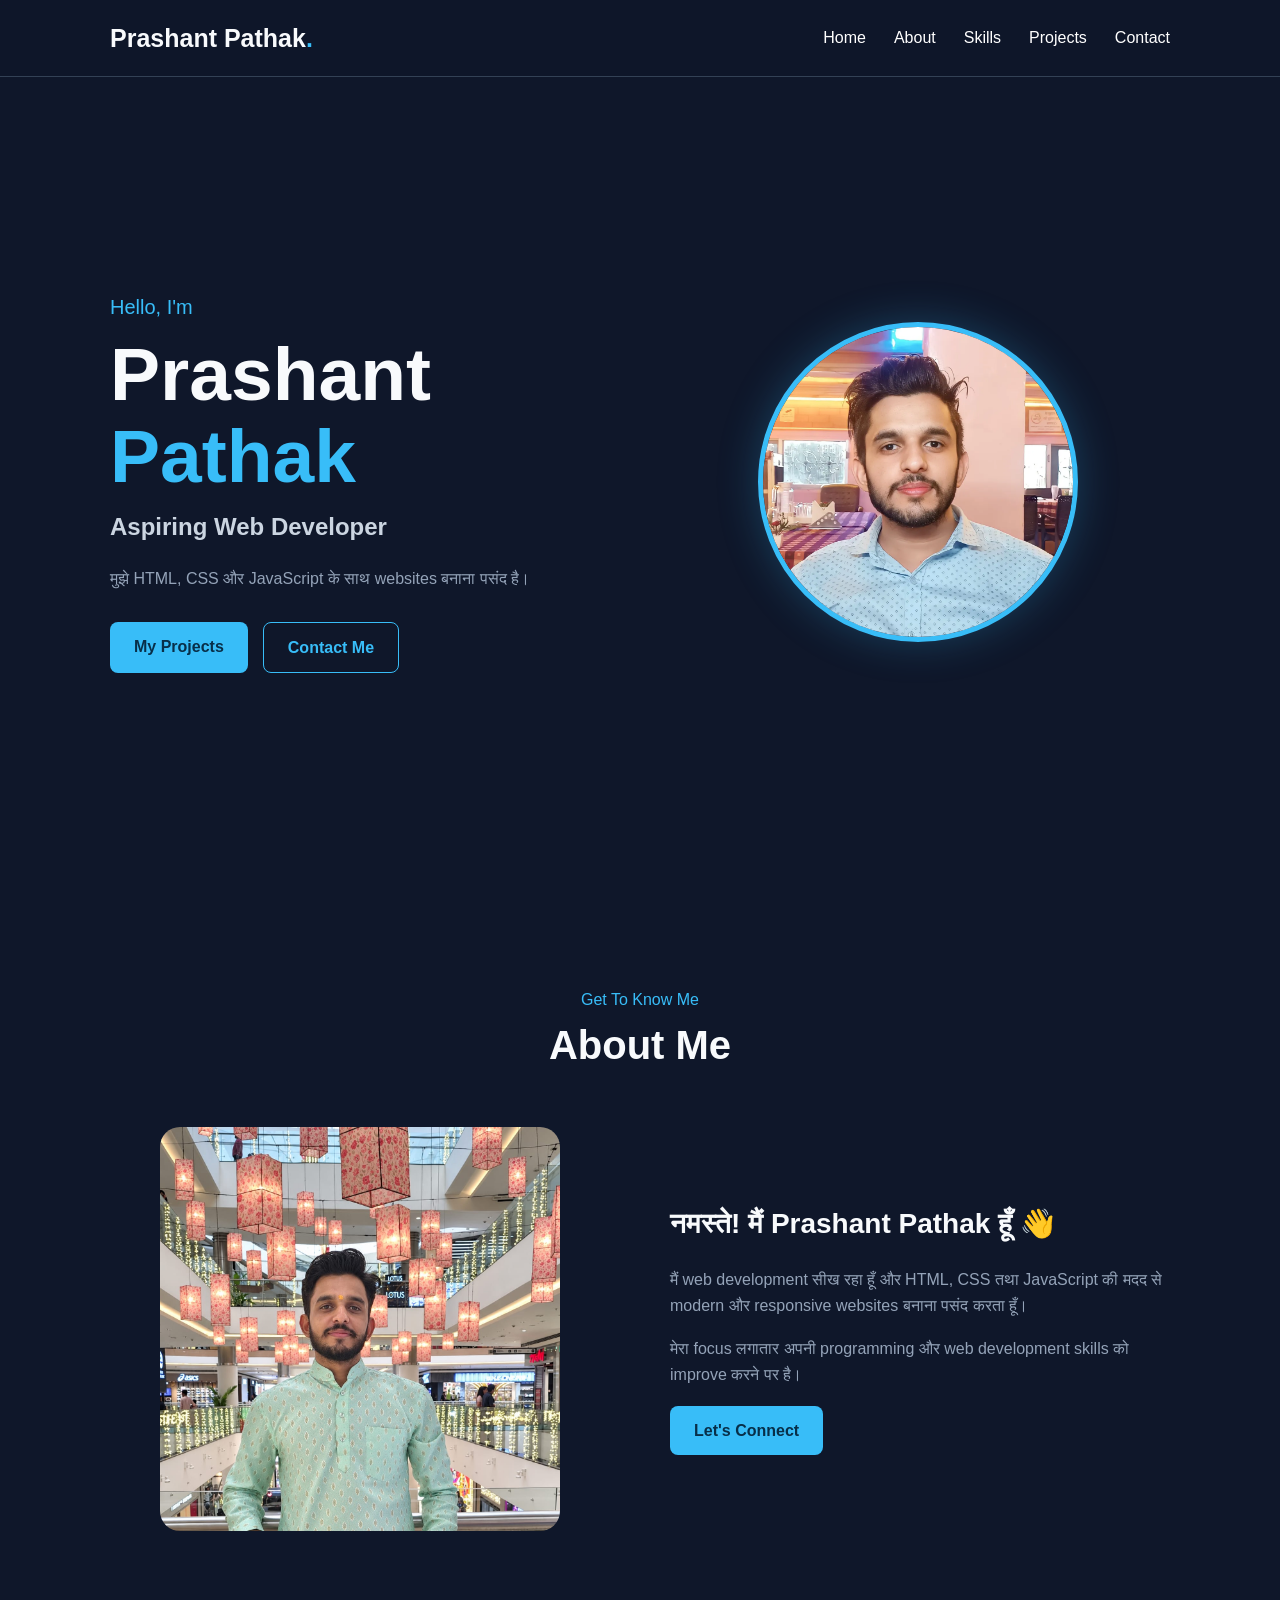
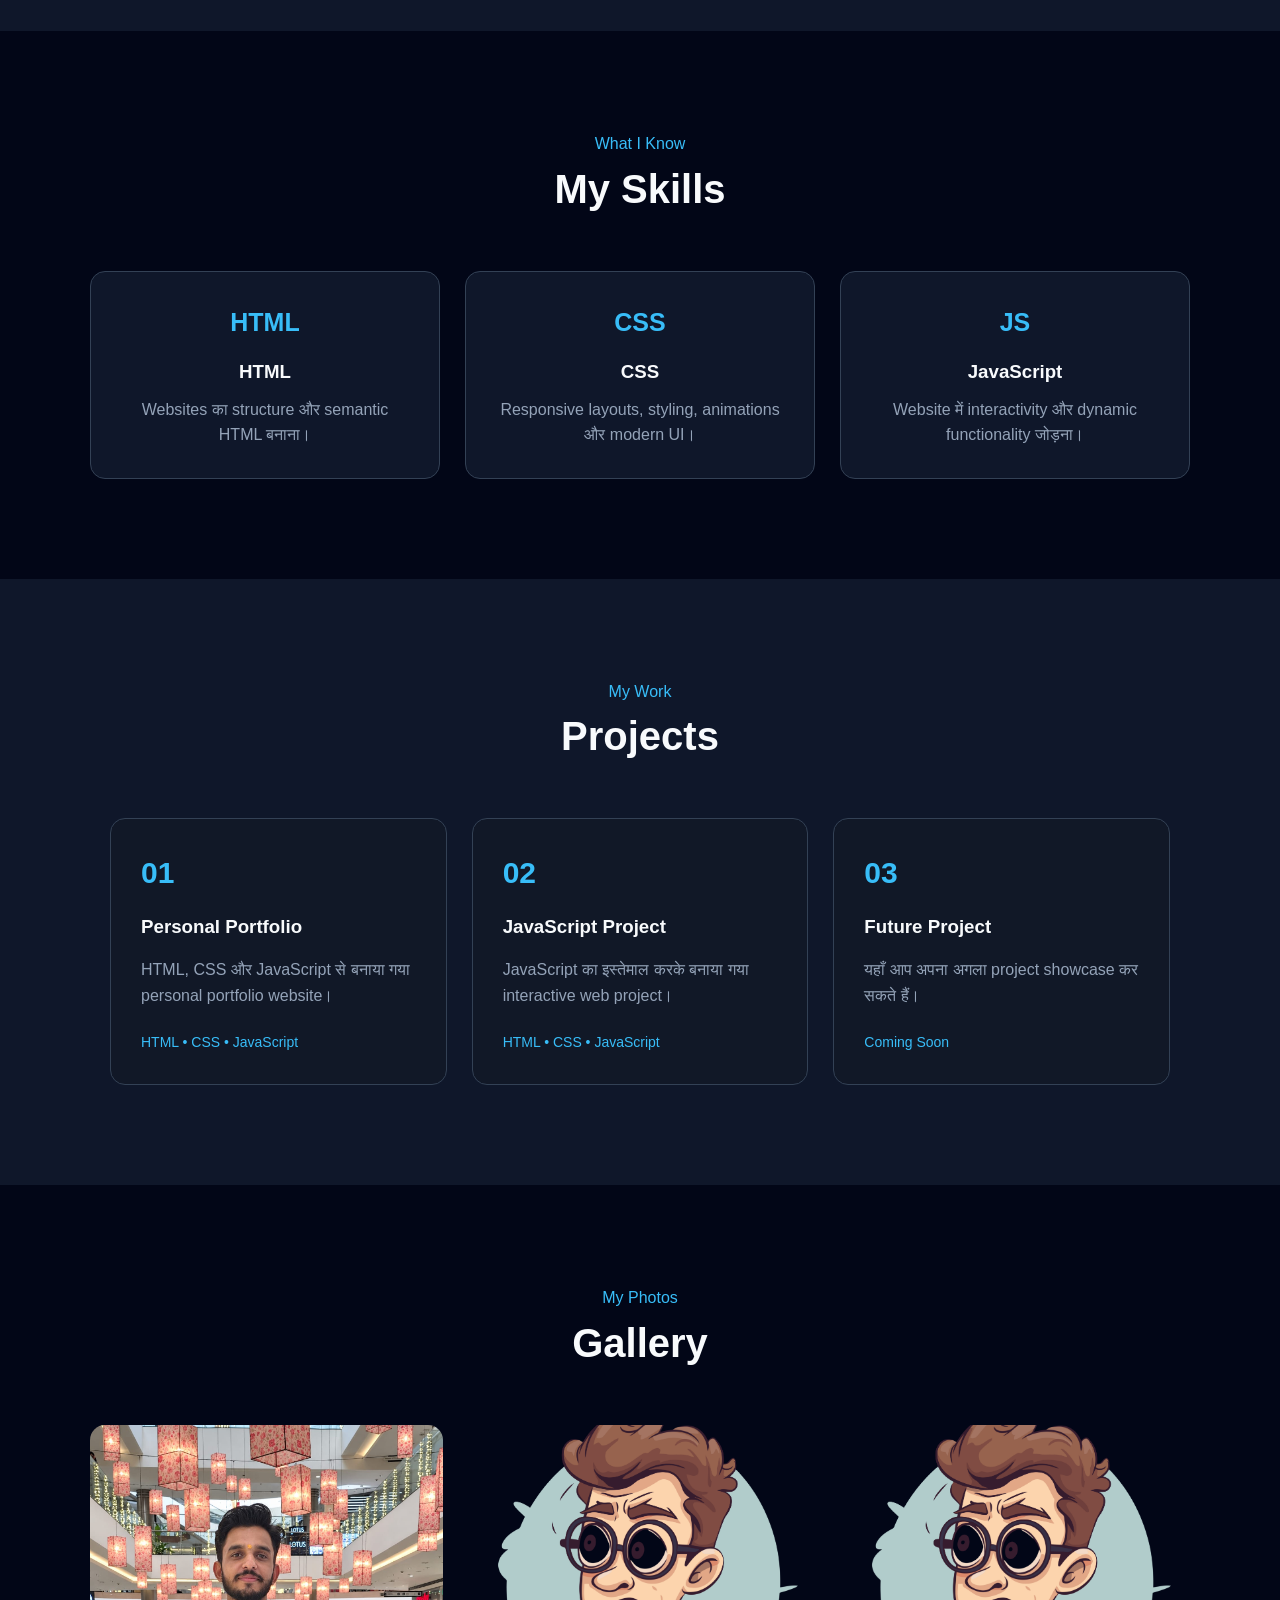
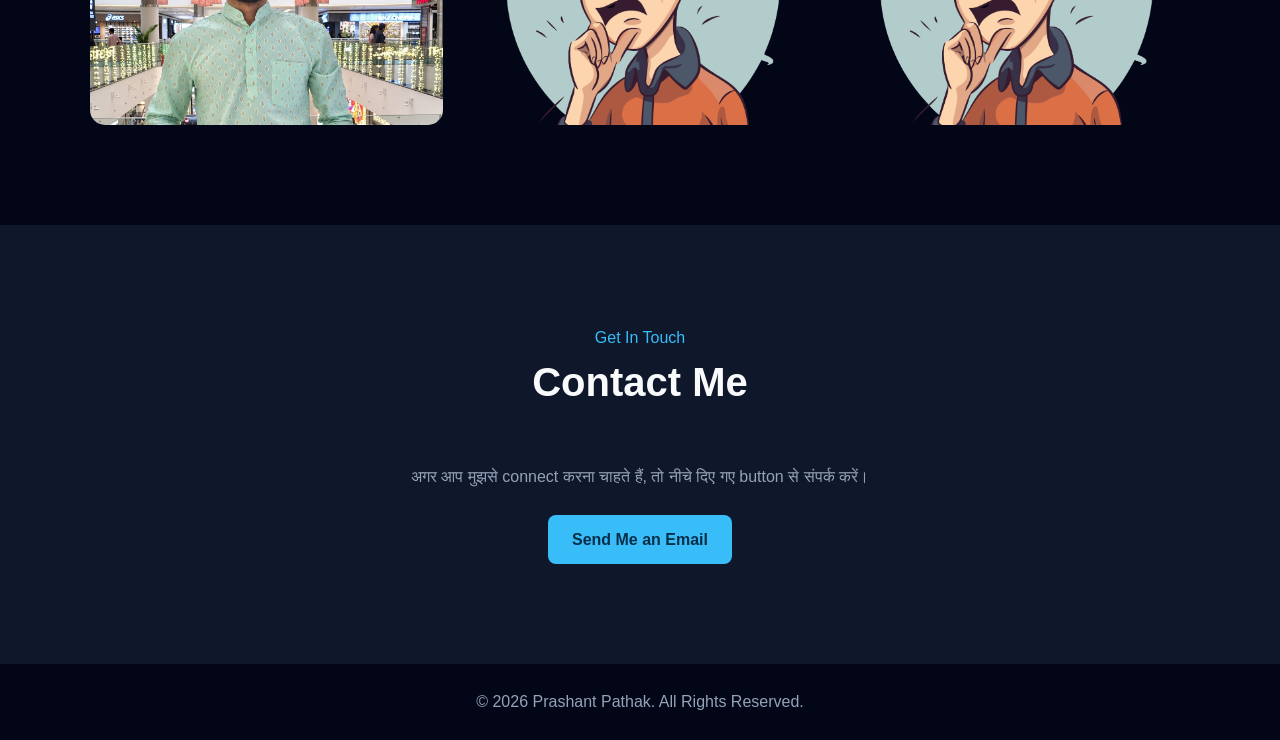
==== commit 3aff6cf5: "Update index.html" ====
--- a/index.html
+++ b/index.html
@@ -75,7 +75,7 @@
         <div class="hero-image">
 
             <img
-                src="images/pashant.png"
+                src="images/pp.jpg"
                 alt="Prashant Pathak"
             >
 
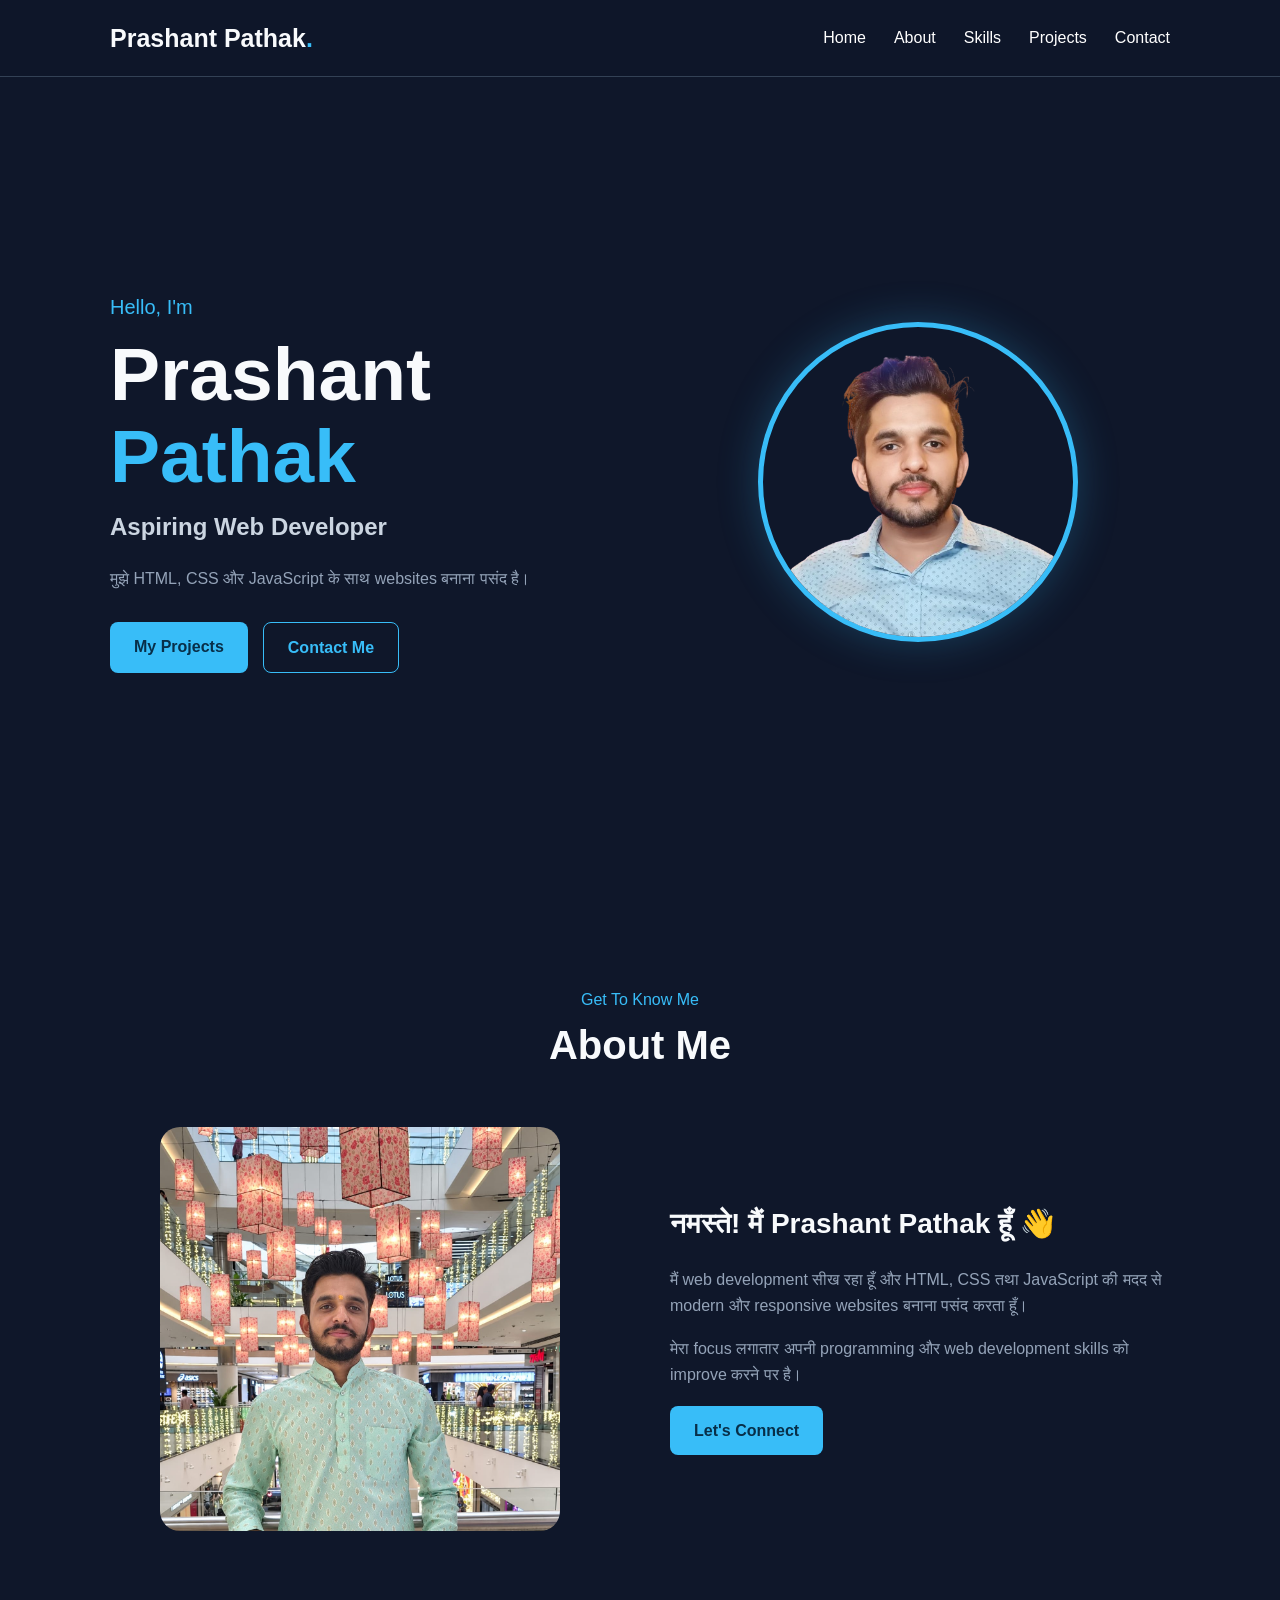
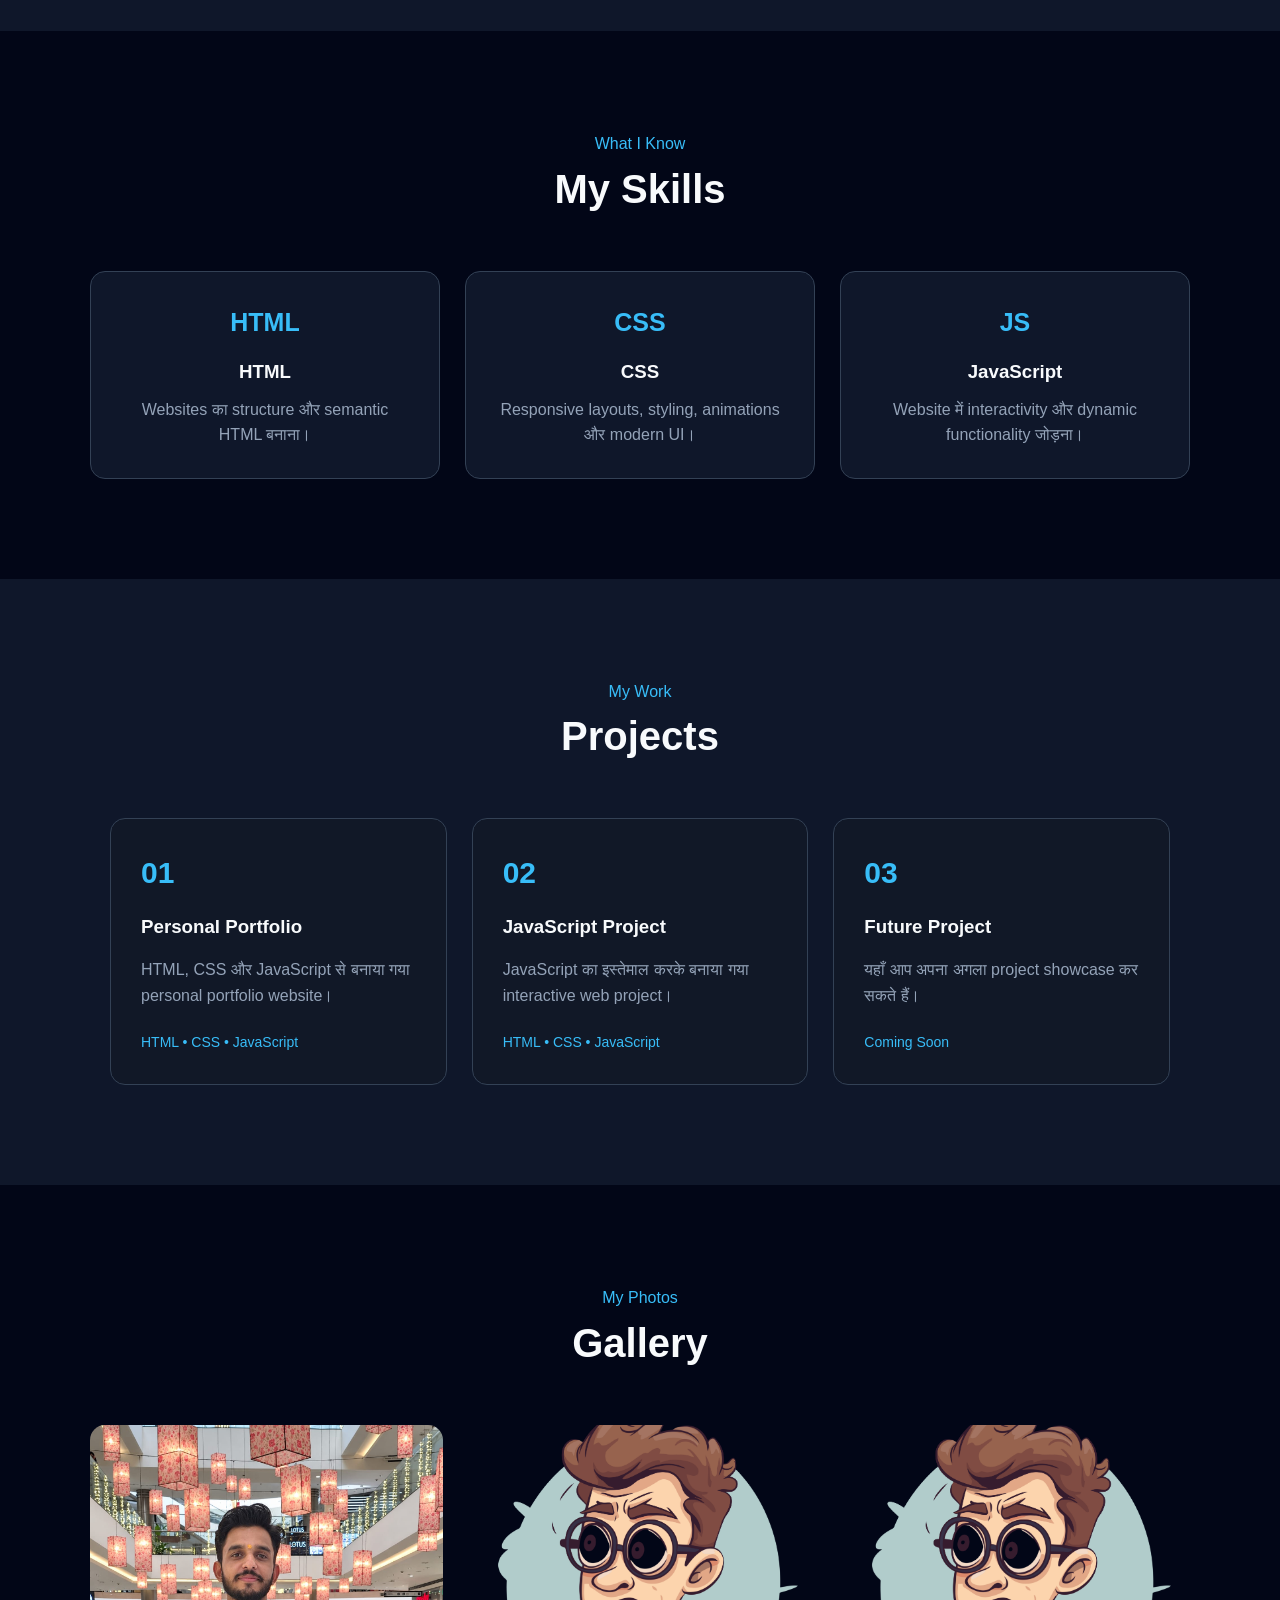
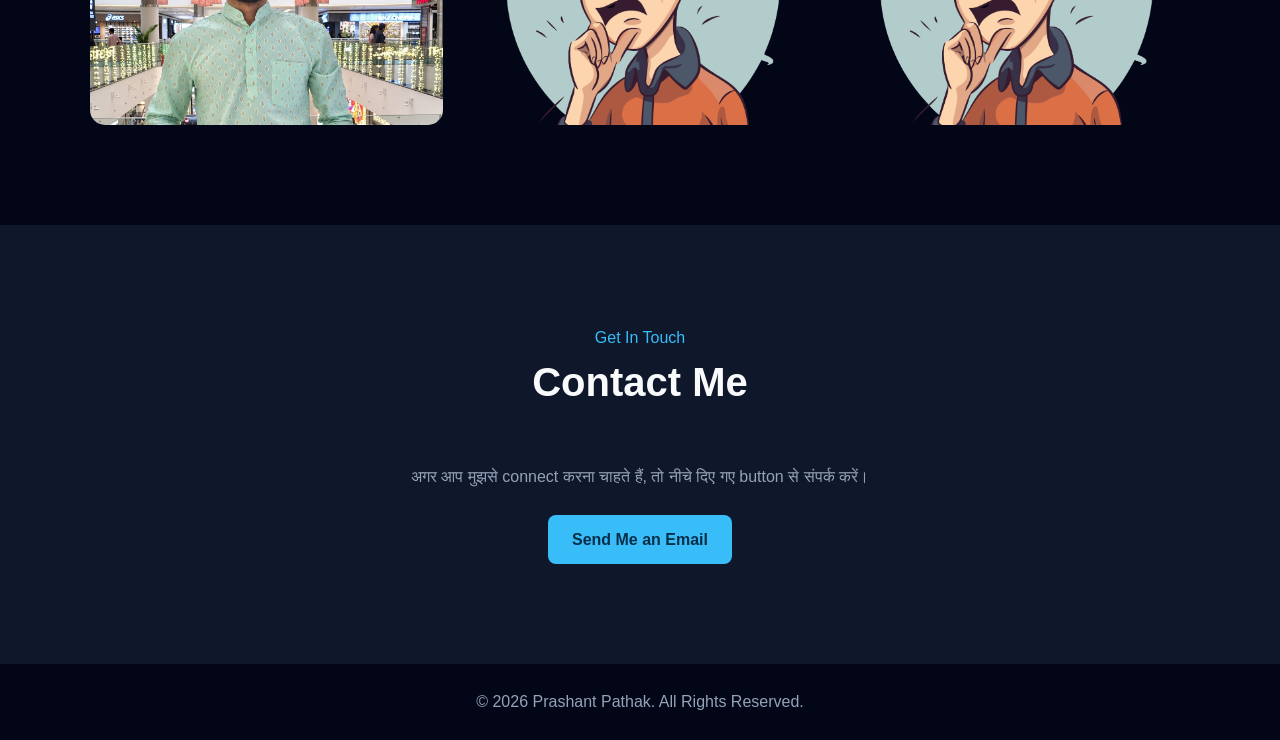
==== commit 4c840275: "Update index.html" ====
--- a/index.html
+++ b/index.html
@@ -75,7 +75,7 @@
         <div class="hero-image">
 
             <img
-                src="images/pp.jpg"
+                src="images/pp.png"
                 alt="Prashant Pathak"
             >
 
